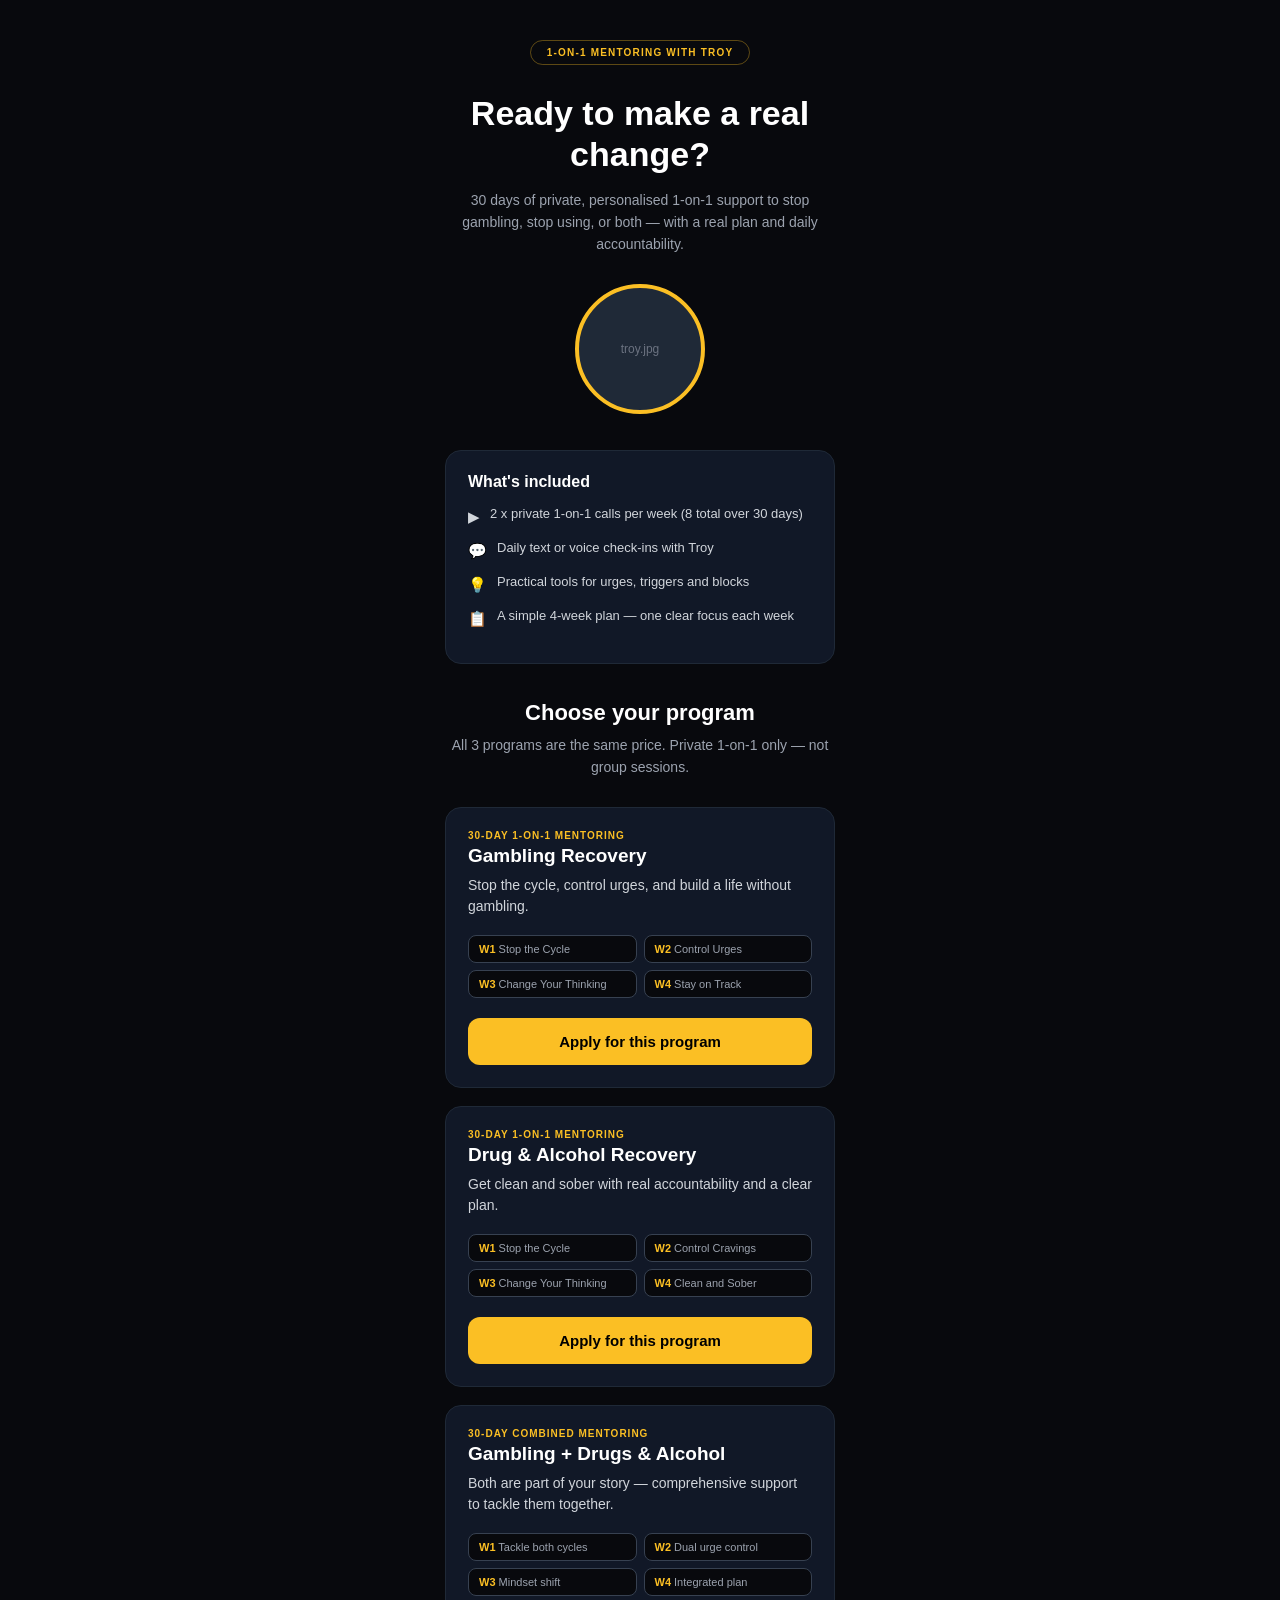
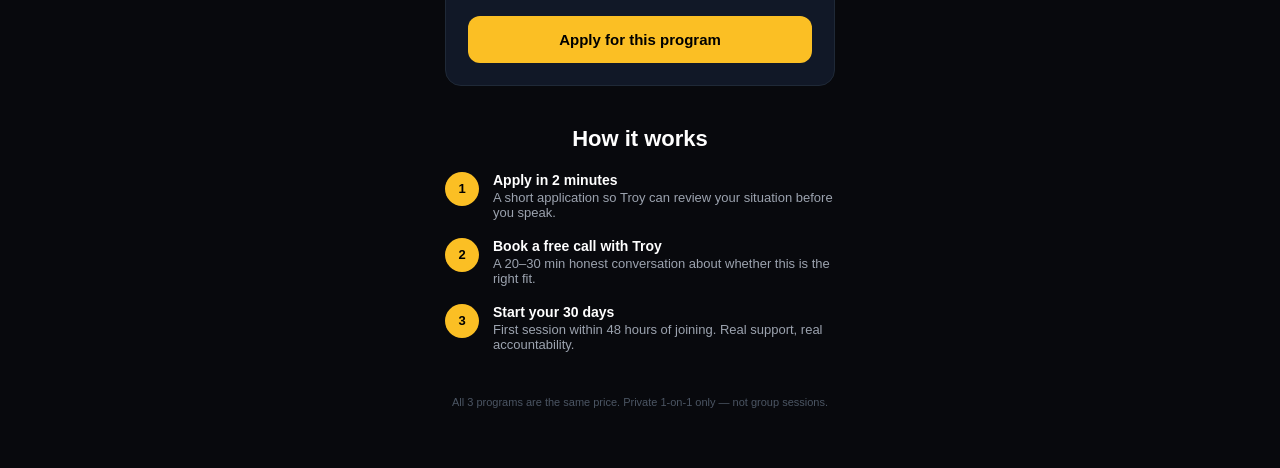
==== public/interactive-preview.html @ c577a501 "Add interactive HTML preview of Troy mentoring funnel https://claude.ai/code/session_0123fATutx7vPUo" ====
<!DOCTYPE html>
<html lang="en">
<head>
<meta charset="UTF-8">
<meta name="viewport" content="width=device-width, initial-scale=1.0, maximum-scale=1.0">
<title>Troy Mentoring</title>
<style>
  * { box-sizing: border-box; margin: 0; padding: 0; -webkit-tap-highlight-color: transparent; }
  html, body { background: #08090d; color: #fff; font-family: -apple-system, BlinkMacSystemFont, 'Segoe UI', sans-serif; min-height: 100vh; }

  .screen { display: none; max-width: 430px; margin: 0 auto; padding: 40px 20px 60px; animation: fadeUp 0.3s ease; }
  .screen.active { display: block; }
  @keyframes fadeUp { from { opacity: 0; transform: translateY(14px); } to { opacity: 1; transform: translateY(0); } }

  /* ── Typography ── */
  h1.hero { font-size: 34px; font-weight: 800; text-align: center; line-height: 1.2; margin-bottom: 14px; }
  h1.left  { font-size: 28px; font-weight: 800; line-height: 1.2; margin-bottom: 6px; }
  h2.section { font-size: 22px; font-weight: 800; text-align: center; margin-bottom: 8px; }
  .sub   { color: #9ca3af; font-size: 14px; line-height: 1.6; }
  .sub.center { text-align: center; }
  .sub.mb { margin-bottom: 28px; }

  /* ── Badge ── */
  .badge-row { display: flex; justify-content: center; margin-bottom: 28px; }
  .badge { font-size: 10px; font-weight: 700; letter-spacing: 0.12em; text-transform: uppercase; color: #fbbf24; border: 1px solid rgba(251,191,36,0.35); border-radius: 999px; padding: 6px 16px; }
  .badge.prog { display: inline-block; margin-bottom: 22px; }

  /* ── Photo ── */
  .photo-wrap { display: flex; justify-content: center; margin: 24px 0 36px; }
  .photo { width: 130px; height: 130px; border-radius: 50%; border: 4px solid #fbbf24; background: #1f2937; display: flex; align-items: center; justify-content: center; color: #6b7280; font-size: 12px; overflow: hidden; }
  .photo img { width: 100%; height: 100%; object-fit: cover; display: block; }

  /* ── Cards ── */
  .card { background: #111827; border: 1px solid #1f2937; border-radius: 16px; padding: 22px; margin-bottom: 18px; }
  .card-label { font-size: 10px; font-weight: 700; color: #fbbf24; text-transform: uppercase; letter-spacing: 0.1em; margin-bottom: 4px; }
  .card h3 { font-size: 19px; font-weight: 800; margin-bottom: 8px; }
  .card > p { color: #d1d5db; font-size: 14px; line-height: 1.5; margin-bottom: 18px; }
  .week-grid { display: grid; grid-template-columns: 1fr 1fr; gap: 7px; margin-bottom: 20px; }
  .week-item { background: #08090d; border: 1px solid #374151; border-radius: 8px; padding: 7px 10px; font-size: 11px; color: #9ca3af; }
  .week-item b { color: #fbbf24; }

  /* ── Included list ── */
  .incl { list-style: none; }
  .incl li { display: flex; gap: 10px; align-items: flex-start; margin-bottom: 12px; color: #d1d5db; font-size: 13px; line-height: 1.4; }
  .icon { font-size: 15px; flex-shrink: 0; margin-top: 1px; }

  /* ── Steps (how it works) ── */
  .steps { margin-bottom: 44px; }
  .step { display: flex; gap: 14px; align-items: flex-start; margin-bottom: 18px; }
  .step-num { width: 34px; height: 34px; border-radius: 50%; background: #fbbf24; color: #000; font-weight: 800; font-size: 13px; display: flex; align-items: center; justify-content: center; flex-shrink: 0; }
  .step-title { font-weight: 700; font-size: 14px; }
  .step-desc  { color: #9ca3af; font-size: 13px; margin-top: 2px; }

  /* ── Buttons ── */
  .btn { width: 100%; border: none; border-radius: 12px; padding: 15px; font-size: 15px; font-weight: 700; cursor: pointer; transition: background 0.15s, opacity 0.15s; font-family: inherit; }
  .btn-gold  { background: #fbbf24; color: #000; }
  .btn-gold:active { background: #f59e0b; }
  .btn-dark  { background: #111827; color: #fff; border: 1px solid #374151; margin-top: 10px; }
  .btn-dark:active { background: #1f2937; }
  .btn:disabled { opacity: 0.35; cursor: not-allowed; }
  .btn-lg { font-size: 17px; padding: 17px; }

  /* ── Option buttons ── */
  .opt-btn { width: 100%; text-align: left; background: #111827; border: 1px solid #374151; border-radius: 12px; padding: 15px 18px; color: #fff; font-size: 14px; font-weight: 500; margin-bottom: 10px; cursor: pointer; transition: border-color 0.15s, background 0.15s; font-family: inherit; display: block; }
  .opt-btn.selected { background: rgba(251,191,36,0.1); border-color: #fbbf24; }
  .opt-btn:active { background: rgba(251,191,36,0.08); }

  /* ── Back button ── */
  .back { display: flex; align-items: center; gap: 7px; color: #9ca3af; font-size: 14px; margin-bottom: 28px; background: none; border: none; cursor: pointer; padding: 0; font-family: inherit; }
  .back:active { color: #fff; }

  /* ── Progress bar ── */
  .progress { margin-top: 44px; }
  .progress-meta { display: flex; justify-content: space-between; color: #6b7280; font-size: 12px; margin-bottom: 7px; }
  .progress-track { height: 5px; background: #1f2937; border-radius: 999px; overflow: hidden; }
  .progress-fill { height: 100%; background: #fbbf24; border-radius: 999px; transition: width 0.3s; }

  /* ── Form ── */
  .form-group { margin-bottom: 15px; }
  .form-label { display: block; font-size: 13px; font-weight: 500; color: #d1d5db; margin-bottom: 6px; }
  .form-label .req { color: #f87171; }
  .form-label .opt { color: #6b7280; font-weight: 400; }
  .form-input { width: 100%; background: #111827; border: 1px solid #374151; border-radius: 12px; padding: 13px 15px; color: #fff; font-size: 14px; outline: none; font-family: inherit; transition: border-color 0.15s; -webkit-appearance: none; }
  .form-input:focus { border-color: #fbbf24; }
  .form-input::placeholder { color: #4b5563; }
  textarea.form-input { resize: none; }
  .form-error { color: #f87171; font-size: 12px; margin-top: 4px; display: none; }
  .form-error.show { display: block; }
  .form-input.error { border-color: #f87171; }

  /* ── Confirmed ── */
  .confirmed-center { text-align: center; padding-top: 20px; }
  .check-icon { font-size: 58px; margin-bottom: 18px; }
  .confirmed-center h1 { font-size: 28px; font-weight: 800; margin-bottom: 10px; }
  .next-step { display: flex; gap: 14px; align-items: flex-start; margin-bottom: 18px; text-align: left; }
  .step-circle { width: 26px; height: 26px; border-radius: 50%; background: rgba(251,191,36,0.15); border: 1px solid #fbbf24; color: #fbbf24; font-weight: 800; font-size: 11px; display: flex; align-items: center; justify-content: center; flex-shrink: 0; }
  .ns-title { font-weight: 600; font-size: 14px; }
  .ns-desc  { color: #9ca3af; font-size: 12px; margin-top: 2px; }

  /* ── Blocked screens ── */
  .blocked-card { background: #111827; border: 1px solid #1f2937; border-radius: 16px; padding: 22px; margin-bottom: 24px; }
  .blocked-card h2 { color: #fbbf24; font-size: 15px; font-weight: 700; margin-bottom: 16px; }
  .resource { margin-bottom: 14px; }
  .resource p:first-child { font-weight: 600; font-size: 14px; }
  .resource p:last-child { color: #9ca3af; font-size: 13px; }
  .link-btn { background: none; border: none; color: #9ca3af; font-size: 13px; text-decoration: underline; cursor: pointer; font-family: inherit; margin-top: 8px; display: block; }

  /* ── Book screen ── */
  .book-link { display: block; width: 100%; text-align: center; background: #fbbf24; color: #000; font-weight: 700; font-size: 15px; border-radius: 12px; padding: 15px; text-decoration: none; margin-top: 18px; }
  .check-list { list-style: none; }
  .check-list li { display: flex; gap: 10px; font-size: 13px; color: #d1d5db; margin-bottom: 12px; }
  .check-list li::before { content: '✓'; color: #fbbf24; font-weight: 700; flex-shrink: 0; }

  .divider { border: none; border-top: 1px solid #1f2937; margin: 4px 0 18px; }
  .foot-xs { text-align: center; color: #4b5563; font-size: 11px; margin-top: 10px; }
</style>
</head>
<body>

<!-- ══════════════════════════════════════
     SCREEN: landing
══════════════════════════════════════ -->
<div id="s-landing" class="screen active">
  <div class="badge-row"><span class="badge">1-on-1 Mentoring with Troy</span></div>

  <h1 class="hero">Ready to make a real change?</h1>
  <p class="sub center mb">30 days of private, personalised 1-on-1 support to stop gambling, stop using, or both — with a real plan and daily accountability.</p>

  <div class="photo-wrap">
    <div class="photo" id="troy-photo">troy.jpg</div>
  </div>

  <div class="card">
    <h2 style="font-size:16px;font-weight:700;margin-bottom:14px;">What's included</h2>
    <ul class="incl">
      <li><span class="icon">▶</span><span>2 x private 1-on-1 calls per week (8 total over 30 days)</span></li>
      <li><span class="icon">💬</span><span>Daily text or voice check-ins with Troy</span></li>
      <li><span class="icon">💡</span><span>Practical tools for urges, triggers and blocks</span></li>
      <li><span class="icon">📋</span><span>A simple 4-week plan — one clear focus each week</span></li>
    </ul>
  </div>

  <h2 class="section" style="margin-top:36px;">Choose your program</h2>
  <p class="sub center mb">All 3 programs are the same price. Private 1-on-1 only — not group sessions.</p>

  <div class="card">
    <div class="card-label">30-Day 1-on-1 Mentoring</div>
    <h3>Gambling Recovery</h3>
    <p>Stop the cycle, control urges, and build a life without gambling.</p>
    <div class="week-grid">
      <div class="week-item"><b>W1</b> Stop the Cycle</div>
      <div class="week-item"><b>W2</b> Control Urges</div>
      <div class="week-item"><b>W3</b> Change Your Thinking</div>
      <div class="week-item"><b>W4</b> Stay on Track</div>
    </div>
    <button class="btn btn-gold" onclick="startQualifier(0)">Apply for this program</button>
  </div>

  <div class="card">
    <div class="card-label">30-Day 1-on-1 Mentoring</div>
    <h3>Drug &amp; Alcohol Recovery</h3>
    <p>Get clean and sober with real accountability and a clear plan.</p>
    <div class="week-grid">
      <div class="week-item"><b>W1</b> Stop the Cycle</div>
      <div class="week-item"><b>W2</b> Control Cravings</div>
      <div class="week-item"><b>W3</b> Change Your Thinking</div>
      <div class="week-item"><b>W4</b> Clean and Sober</div>
    </div>
    <button class="btn btn-gold" onclick="startQualifier(1)">Apply for this program</button>
  </div>

  <div class="card">
    <div class="card-label">30-Day Combined Mentoring</div>
    <h3>Gambling + Drugs &amp; Alcohol</h3>
    <p>Both are part of your story — comprehensive support to tackle them together.</p>
    <div class="week-grid">
      <div class="week-item"><b>W1</b> Tackle both cycles</div>
      <div class="week-item"><b>W2</b> Dual urge control</div>
      <div class="week-item"><b>W3</b> Mindset shift</div>
      <div class="week-item"><b>W4</b> Integrated plan</div>
    </div>
    <button class="btn btn-gold" onclick="startQualifier(2)">Apply for this program</button>
  </div>

  <h2 class="section" style="margin-top:40px;margin-bottom:20px;">How it works</h2>
  <div class="steps">
    <div class="step"><div class="step-num">1</div><div><div class="step-title">Apply in 2 minutes</div><div class="step-desc">A short application so Troy can review your situation before you speak.</div></div></div>
    <div class="step"><div class="step-num">2</div><div><div class="step-title">Book a free call with Troy</div><div class="step-desc">A 20–30 min honest conversation about whether this is the right fit.</div></div></div>
    <div class="step"><div class="step-num">3</div><div><div class="step-title">Start your 30 days</div><div class="step-desc">First session within 48 hours of joining. Real support, real accountability.</div></div></div>
  </div>
  <p class="foot-xs">All 3 programs are the same price. Private 1-on-1 only — not group sessions.</p>
</div>

<!-- ══════════════════════════════════════
     SCREEN: qualifier
══════════════════════════════════════ -->
<div id="s-qualifier" class="screen">
  <button class="back" onclick="show('landing')">← Back</button>
  <span class="badge prog" id="q-badge">Gambling Recovery</span>

  <!-- Step 0: age -->
  <div id="q-step-0">
    <h2 style="font-size:22px;font-weight:800;margin-bottom:8px;">Are you 18 or older?</h2>
    <p class="sub mb">Troy's program is available to adults only.</p>
    <button class="btn btn-gold btn-lg" onclick="ageYes()">Yes — I'm 18 or older</button>
    <button class="btn btn-dark btn-lg" onclick="show('blocked-age')">No — I'm under 18</button>
  </div>

  <!-- Step 1: readiness -->
  <div id="q-step-1" style="display:none;">
    <h2 style="font-size:20px;font-weight:800;margin-bottom:8px;">How serious are you about making a change right now?</h2>
    <p class="sub mb">Choose the one that fits best.</p>
    <button class="opt-btn" onclick="readiness('looking')">Just looking into options</button>
    <button class="opt-btn" onclick="readiness('serious')">Getting serious — I know I need to do something</button>
    <button class="opt-btn" onclick="readiness('ready')">100% ready to commit — I want to start now</button>
  </div>

  <!-- Step 2: situation -->
  <div id="q-step-2" style="display:none;">
    <h2 style="font-size:20px;font-weight:800;margin-bottom:8px;">What best describes where you're at right now?</h2>
    <p class="sub mb">This helps Troy prepare for your call.</p>
    <button class="opt-btn" id="sit-0" onclick="selectSituation(0)">I know I need to stop but don't know how</button>
    <button class="opt-btn" id="sit-1" onclick="selectSituation(1)">I've tried before but keep going back</button>
    <button class="opt-btn" id="sit-2" onclick="selectSituation(2)">Things are getting bad — I need help now</button>
    <button class="opt-btn" id="sit-3" onclick="selectSituation(3)">I'm ready — I just need accountability and a plan</button>
    <button class="btn btn-gold" id="sit-continue" style="margin-top:8px;" disabled onclick="show('apply')">Continue</button>
  </div>

  <div class="progress">
    <div class="progress-meta"><span id="q-step-label">Step 1 of 3</span><span id="q-pct">33%</span></div>
    <div class="progress-track"><div class="progress-fill" id="q-bar" style="width:33%"></div></div>
  </div>
</div>

<!-- ══════════════════════════════════════
     SCREEN: apply
══════════════════════════════════════ -->
<div id="s-apply" class="screen">
  <button class="back" onclick="show('qualifier')">← Back</button>
  <h1 class="left">Tell us about you</h1>
  <p class="sub" style="margin-bottom:28px;">Troy reviews every application personally.</p>

  <div class="form-group">
    <label class="form-label">Program</label>
    <button class="opt-btn" id="prog-0" onclick="selectProg(0)">Gambling Recovery</button>
    <button class="opt-btn" id="prog-1" onclick="selectProg(1)">Drug &amp; Alcohol Recovery</button>
    <button class="opt-btn" id="prog-2" onclick="selectProg(2)">Gambling + Drugs &amp; Alcohol</button>
  </div>

  <div class="form-group">
    <label class="form-label">First name <span class="req">*</span></label>
    <input class="form-input" id="f-name" type="text" placeholder="Your first name" autocomplete="given-name">
    <div class="form-error" id="e-name">First name is required</div>
  </div>
  <div class="form-group">
    <label class="form-label">Email <span class="req">*</span></label>
    <input class="form-input" id="f-email" type="email" placeholder="you@email.com" autocomplete="email">
    <div class="form-error" id="e-email">Please enter a valid email address</div>
  </div>
  <div class="form-group">
    <label class="form-label">Phone number <span class="req">*</span></label>
    <input class="form-input" id="f-phone" type="tel" placeholder="+61 4XX XXX XXX" autocomplete="tel">
    <div class="form-error" id="e-phone">Phone number is required</div>
  </div>
  <div class="form-group">
    <label class="form-label">Briefly, what's your situation? <span class="opt">(optional)</span></label>
    <textarea class="form-input" id="f-msg" rows="4" placeholder="Share as much or as little as you like..."></textarea>
  </div>

  <button class="btn btn-gold btn-lg" style="margin-top:8px;" onclick="submitApply()">Book My Free Call →</button>
  <p class="foot-xs" style="margin-top:12px;">No payment now. This is just to book your free assessment call.</p>
</div>

<!-- ══════════════════════════════════════
     SCREEN: book
══════════════════════════════════════ -->
<div id="s-book" class="screen">
  <button class="back" onclick="show('apply')">← Back</button>
  <h1 class="left" style="margin-bottom:6px;">One last step — pick a time with Troy</h1>
  <p class="sub" style="margin-bottom:28px;">This is a free 20–30 min call. Troy will assess if this is the right fit.</p>

  <div class="card">
    <div style="display:flex;align-items:center;gap:10px;margin-bottom:10px;">
      <span style="font-size:20px;">📅</span>
      <h3 style="font-size:17px;font-weight:700;">Book Your Free Call</h3>
    </div>
    <p style="color:#9ca3af;font-size:13px;margin-bottom:0;">Choose a time that works for you. Troy personally takes every call.</p>
    <a id="calendly-link" href="#" target="_blank" class="book-link">Choose a Time →</a>
  </div>

  <div class="card">
    <h3 style="font-size:15px;font-weight:700;margin-bottom:14px;">What to expect on the call</h3>
    <ul class="check-list">
      <li>Troy will ask about your situation</li>
      <li>You'll talk through what you're struggling with</li>
      <li>He'll explain how the program works</li>
      <li>If it's a good fit, he'll send a secure payment link after the call</li>
    </ul>
  </div>

  <div style="text-align:center;margin-top:16px;">
    <button class="link-btn" onclick="show('confirmed')">Already booked?</button>
  </div>
</div>

<!-- ══════════════════════════════════════
     SCREEN: confirmed
══════════════════════════════════════ -->
<div id="s-confirmed" class="screen">
  <div class="confirmed-center">
    <div class="check-icon">✅</div>
    <h1 id="conf-name">You're booked.</h1>
    <p class="sub" style="margin-bottom:36px;">Troy will review your details before the call.</p>
  </div>
  <div class="card">
    <h3 style="font-size:15px;font-weight:700;margin-bottom:18px;">What happens next</h3>
    <div class="next-step"><div class="step-circle">1</div><div><div class="ns-title">Troy reviews your application</div><div class="ns-desc">He reads your details before the call.</div></div></div>
    <div class="next-step"><div class="step-circle">2</div><div><div class="ns-title">Your free call</div><div class="ns-desc">A 20–30 min honest conversation, no pressure.</div></div></div>
    <div class="next-step"><div class="step-circle">3</div><div><div class="ns-title">If it's a good fit</div><div class="ns-desc">Troy sends a secure payment link after the call.</div></div></div>
    <div class="next-step"><div class="step-circle">4</div><div><div class="ns-title">You start</div><div class="ns-desc">First session within 48 hours of payment.</div></div></div>
  </div>
  <p class="foot-xs" style="margin-top:16px;">Keep an eye on your phone and email.</p>
</div>

<!-- ══════════════════════════════════════
     SCREEN: blocked-age
══════════════════════════════════════ -->
<div id="s-blocked-age" class="screen">
  <h1 class="left" style="margin-bottom:12px;">We can only support adults 18 and over</h1>
  <p class="sub" style="margin-bottom:28px;line-height:1.7;">Troy's program is for adults. If you're under 18 and need support, please reach out to a service that can help you right now.</p>
  <div class="blocked-card">
    <h2>Get help now</h2>
    <div class="resource"><p>Kids Helpline</p><p>1800 55 1800 — free, 24/7</p></div>
    <div class="resource"><p>Lifeline</p><p>13 11 14 — 24/7</p></div>
    <div class="resource"><p>ReachOut</p><p>au.reachout.com</p></div>
  </div>
  <button class="link-btn" onclick="show('landing')">Back to homepage</button>
</div>

<!-- ══════════════════════════════════════
     SCREEN: blocked-readiness
══════════════════════════════════════ -->
<div id="s-blocked-readiness" class="screen">
  <h1 class="left" style="margin-bottom:12px;">That's completely okay.</h1>
  <p class="sub" style="margin-bottom:28px;line-height:1.7;">This program works best when you're ready to commit. When the time is right, Troy will be here.</p>
  <div class="blocked-card">
    <h2>Free support available now</h2>
    <div class="resource"><p>Gambling Help Online</p><p>gamblinghelponline.org.au</p></div>
    <div class="resource"><p>SMART Recovery Australia</p><p>smartrecoveryaustralia.com.au</p></div>
    <div class="resource"><p>Lifeline</p><p>13 11 14 — 24/7</p></div>
  </div>
  <button class="btn btn-gold" onclick="show('landing')">Come back when you're ready</button>
  <div style="text-align:center;margin-top:12px;">
    <button class="link-btn" onclick="goBackReadiness()">Actually, I am ready — go back</button>
  </div>
</div>

<script>
  const PROGRAMS = ['Gambling Recovery', 'Drug & Alcohol Recovery', 'Gambling + Drugs & Alcohol'];
  let selectedProgram = 0;
  let qualStep = 0;
  let situationSelected = -1;
  const CALENDLY = 'https://calendly.com/TROY_CALENDLY_URL';

  function show(id) {
    document.querySelectorAll('.screen').forEach(s => s.classList.remove('active'));
    const el = document.getElementById('s-' + id);
    el.classList.add('active');
    window.scrollTo(0, 0);
  }

  function startQualifier(idx) {
    selectedProgram = idx;
    qualStep = 0;
    situationSelected = -1;
    document.getElementById('q-badge').textContent = PROGRAMS[idx];
    document.querySelectorAll('[id^="sit-"]').forEach(b => b.classList.remove('selected'));
    document.getElementById('sit-continue').disabled = true;
    showQStep(0);
    show('qualifier');
  }

  function showQStep(n) {
    qualStep = n;
    [0,1,2].forEach(i => {
      document.getElementById('q-step-' + i).style.display = i === n ? 'block' : 'none';
    });
    const pct = Math.round(((n + 1) / 3) * 100);
    document.getElementById('q-step-label').textContent = 'Step ' + (n+1) + ' of 3';
    document.getElementById('q-pct').textContent = pct + '%';
    document.getElementById('q-bar').style.width = pct + '%';
  }

  function ageYes() { showQStep(1); }

  function readiness(val) {
    if (val === 'looking') { show('blocked-readiness'); return; }
    showQStep(2);
  }

  function selectSituation(idx) {
    situationSelected = idx;
    [0,1,2,3].forEach(i => {
      document.getElementById('sit-' + i).classList.toggle('selected', i === idx);
    });
    document.getElementById('sit-continue').disabled = false;
  }

  function selectProg(idx) {
    selectedProgram = idx;
    [0,1,2].forEach(i => {
      document.getElementById('prog-' + i).classList.toggle('selected', i === idx);
    });
  }

  function submitApply() {
    let valid = true;
    const name  = document.getElementById('f-name');
    const email = document.getElementById('f-email');
    const phone = document.getElementById('f-phone');

    [name, email, phone].forEach(f => { f.classList.remove('error'); });
    ['name','email','phone'].forEach(id => { document.getElementById('e-' + id).classList.remove('show'); });

    if (!name.value.trim()) {
      name.classList.add('error');
      document.getElementById('e-name').classList.add('show');
      valid = false;
    }
    const emailOk = /^[^\s@]+@[^\s@]+\.[^\s@]+$/.test(email.value);
    if (!emailOk) {
      email.classList.add('error');
      document.getElementById('e-email').classList.add('show');
      valid = false;
    }
    if (!phone.value.trim()) {
      phone.classList.add('error');
      document.getElementById('e-phone').classList.add('show');
      valid = false;
    }

    if (!valid) return;

    const url = CALENDLY + '?name=' + encodeURIComponent(name.value) + '&email=' + encodeURIComponent(email.value);
    document.getElementById('calendly-link').href = url;

    const confName = name.value ? ', ' + name.value : '';
    document.getElementById('conf-name').textContent = "You're booked" + confName + '.';

    show('book');
  }

  function goBackReadiness() {
    showQStep(1);
    show('qualifier');
  }

  // Pre-select first program on apply screen
  selectProg(0);
</script>
</body>
</html>
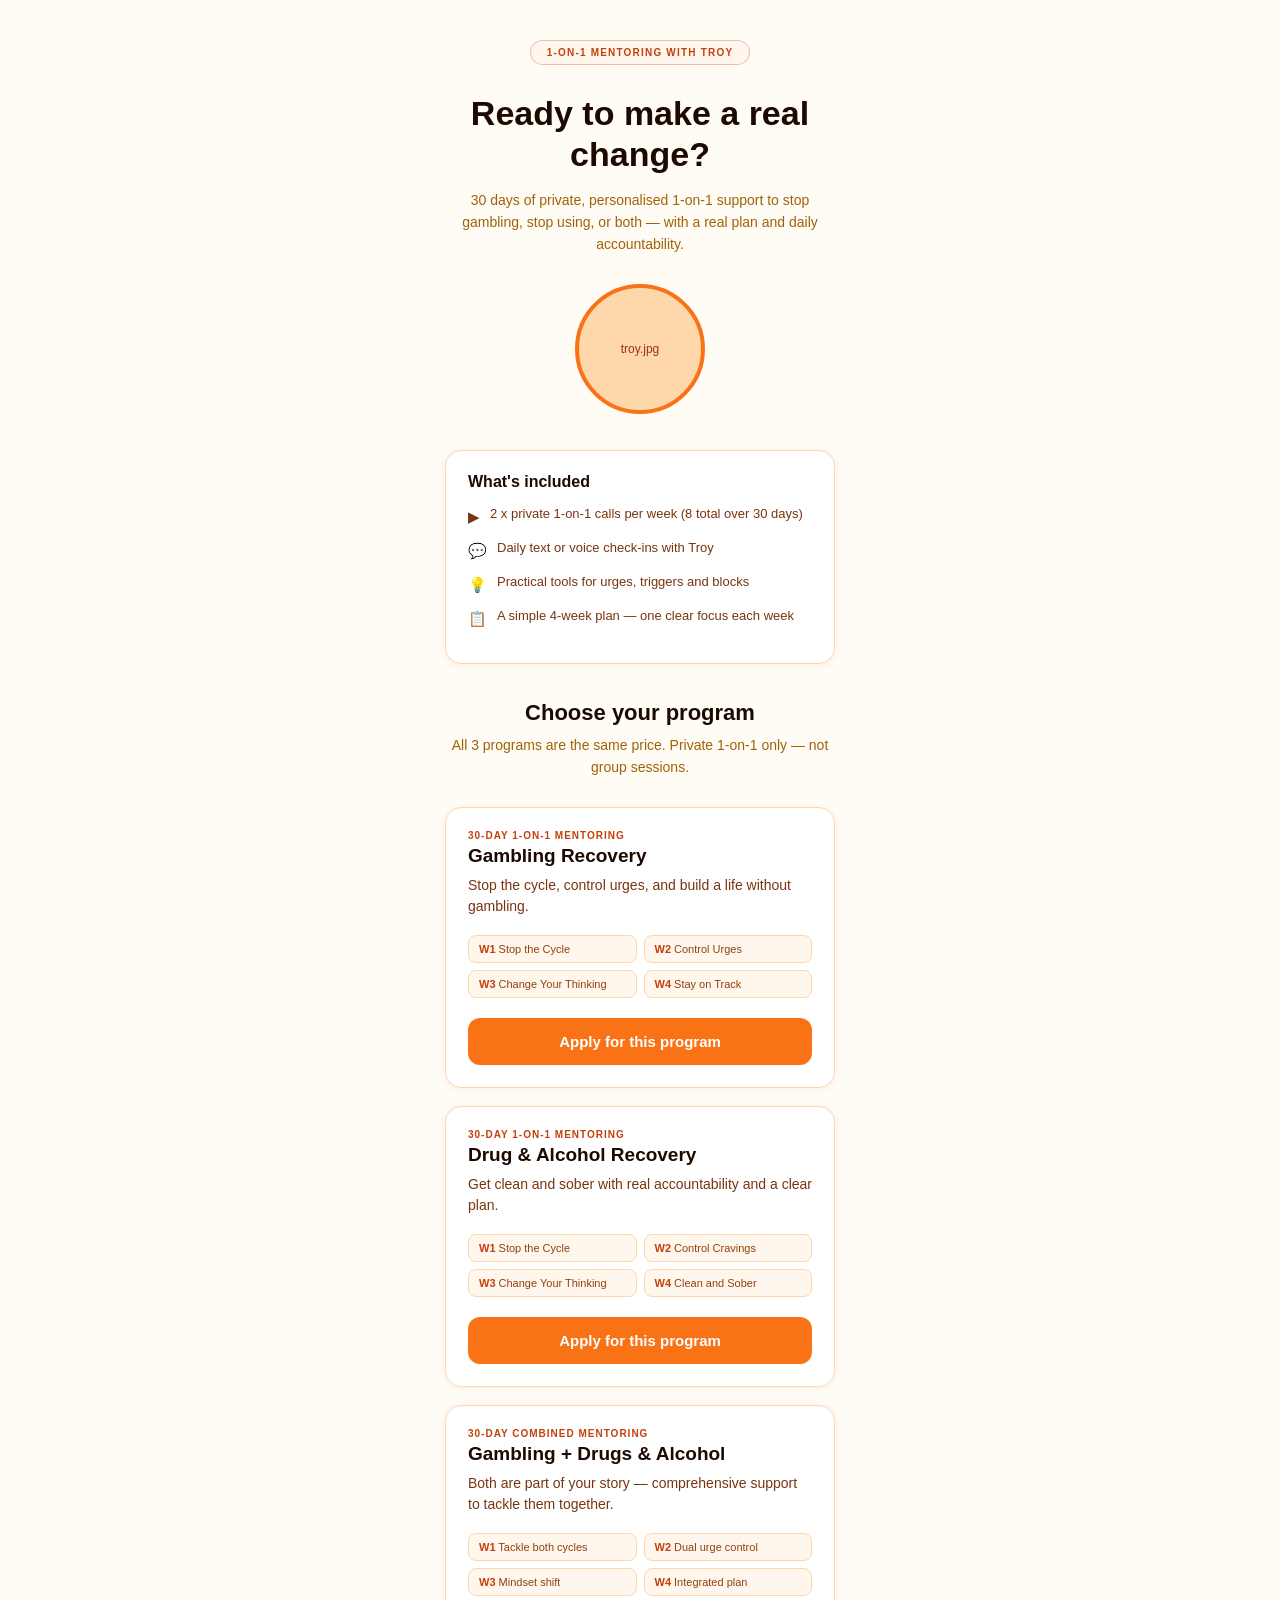
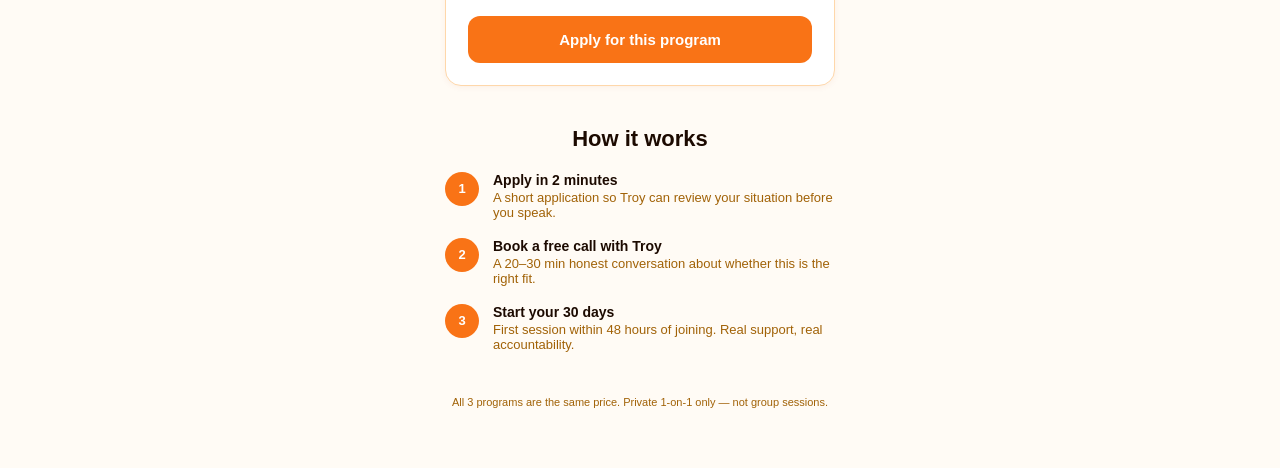
==== commit 582edd7f: "Update preview to warm white colour scheme https://claude.ai/code/session_0123fATutx7vPUomFJ4hfpRE" ====
--- a/public/interactive-preview.html
+++ b/public/interactive-preview.html
@@ -6,113 +6,113 @@
 <title>Troy Mentoring</title>
 <style>
   * { box-sizing: border-box; margin: 0; padding: 0; -webkit-tap-highlight-color: transparent; }
-  html, body { background: #08090d; color: #fff; font-family: -apple-system, BlinkMacSystemFont, 'Segoe UI', sans-serif; min-height: 100vh; }
+  html, body { background: #fffbf5; color: #1c0a00; font-family: -apple-system, BlinkMacSystemFont, 'Segoe UI', sans-serif; min-height: 100vh; }
 
   .screen { display: none; max-width: 430px; margin: 0 auto; padding: 40px 20px 60px; animation: fadeUp 0.3s ease; }
   .screen.active { display: block; }
   @keyframes fadeUp { from { opacity: 0; transform: translateY(14px); } to { opacity: 1; transform: translateY(0); } }
 
   /* ── Typography ── */
-  h1.hero { font-size: 34px; font-weight: 800; text-align: center; line-height: 1.2; margin-bottom: 14px; }
-  h1.left  { font-size: 28px; font-weight: 800; line-height: 1.2; margin-bottom: 6px; }
-  h2.section { font-size: 22px; font-weight: 800; text-align: center; margin-bottom: 8px; }
-  .sub   { color: #9ca3af; font-size: 14px; line-height: 1.6; }
+  h1.hero { font-size: 34px; font-weight: 800; text-align: center; line-height: 1.2; margin-bottom: 14px; color: #1c0a00; }
+  h1.left  { font-size: 28px; font-weight: 800; line-height: 1.2; margin-bottom: 6px; color: #1c0a00; }
+  h2.section { font-size: 22px; font-weight: 800; text-align: center; margin-bottom: 8px; color: #1c0a00; }
+  .sub   { color: #a16207; font-size: 14px; line-height: 1.6; }
   .sub.center { text-align: center; }
   .sub.mb { margin-bottom: 28px; }
 
   /* ── Badge ── */
   .badge-row { display: flex; justify-content: center; margin-bottom: 28px; }
-  .badge { font-size: 10px; font-weight: 700; letter-spacing: 0.12em; text-transform: uppercase; color: #fbbf24; border: 1px solid rgba(251,191,36,0.35); border-radius: 999px; padding: 6px 16px; }
+  .badge { font-size: 10px; font-weight: 700; letter-spacing: 0.12em; text-transform: uppercase; color: #c2410c; border: 1px solid rgba(194,65,12,0.3); border-radius: 999px; padding: 6px 16px; background: #fff7ed; }
   .badge.prog { display: inline-block; margin-bottom: 22px; }
 
   /* ── Photo ── */
   .photo-wrap { display: flex; justify-content: center; margin: 24px 0 36px; }
-  .photo { width: 130px; height: 130px; border-radius: 50%; border: 4px solid #fbbf24; background: #1f2937; display: flex; align-items: center; justify-content: center; color: #6b7280; font-size: 12px; overflow: hidden; }
+  .photo { width: 130px; height: 130px; border-radius: 50%; border: 4px solid #f97316; background: #fed7aa; display: flex; align-items: center; justify-content: center; color: #9a3412; font-size: 12px; overflow: hidden; }
   .photo img { width: 100%; height: 100%; object-fit: cover; display: block; }
 
   /* ── Cards ── */
-  .card { background: #111827; border: 1px solid #1f2937; border-radius: 16px; padding: 22px; margin-bottom: 18px; }
-  .card-label { font-size: 10px; font-weight: 700; color: #fbbf24; text-transform: uppercase; letter-spacing: 0.1em; margin-bottom: 4px; }
-  .card h3 { font-size: 19px; font-weight: 800; margin-bottom: 8px; }
-  .card > p { color: #d1d5db; font-size: 14px; line-height: 1.5; margin-bottom: 18px; }
+  .card { background: #ffffff; border: 1px solid #fed7aa; border-radius: 16px; padding: 22px; margin-bottom: 18px; box-shadow: 0 1px 6px rgba(194,65,12,0.07); }
+  .card-label { font-size: 10px; font-weight: 700; color: #c2410c; text-transform: uppercase; letter-spacing: 0.1em; margin-bottom: 4px; }
+  .card h3 { font-size: 19px; font-weight: 800; margin-bottom: 8px; color: #1c0a00; }
+  .card > p { color: #78350f; font-size: 14px; line-height: 1.5; margin-bottom: 18px; }
   .week-grid { display: grid; grid-template-columns: 1fr 1fr; gap: 7px; margin-bottom: 20px; }
-  .week-item { background: #08090d; border: 1px solid #374151; border-radius: 8px; padding: 7px 10px; font-size: 11px; color: #9ca3af; }
-  .week-item b { color: #fbbf24; }
+  .week-item { background: #fff7ed; border: 1px solid #fed7aa; border-radius: 8px; padding: 7px 10px; font-size: 11px; color: #92400e; }
+  .week-item b { color: #c2410c; }
 
   /* ── Included list ── */
   .incl { list-style: none; }
-  .incl li { display: flex; gap: 10px; align-items: flex-start; margin-bottom: 12px; color: #d1d5db; font-size: 13px; line-height: 1.4; }
+  .incl li { display: flex; gap: 10px; align-items: flex-start; margin-bottom: 12px; color: #78350f; font-size: 13px; line-height: 1.4; }
   .icon { font-size: 15px; flex-shrink: 0; margin-top: 1px; }
 
   /* ── Steps (how it works) ── */
   .steps { margin-bottom: 44px; }
   .step { display: flex; gap: 14px; align-items: flex-start; margin-bottom: 18px; }
-  .step-num { width: 34px; height: 34px; border-radius: 50%; background: #fbbf24; color: #000; font-weight: 800; font-size: 13px; display: flex; align-items: center; justify-content: center; flex-shrink: 0; }
-  .step-title { font-weight: 700; font-size: 14px; }
-  .step-desc  { color: #9ca3af; font-size: 13px; margin-top: 2px; }
+  .step-num { width: 34px; height: 34px; border-radius: 50%; background: #f97316; color: #fff; font-weight: 800; font-size: 13px; display: flex; align-items: center; justify-content: center; flex-shrink: 0; }
+  .step-title { font-weight: 700; font-size: 14px; color: #1c0a00; }
+  .step-desc  { color: #a16207; font-size: 13px; margin-top: 2px; }
 
   /* ── Buttons ── */
   .btn { width: 100%; border: none; border-radius: 12px; padding: 15px; font-size: 15px; font-weight: 700; cursor: pointer; transition: background 0.15s, opacity 0.15s; font-family: inherit; }
-  .btn-gold  { background: #fbbf24; color: #000; }
-  .btn-gold:active { background: #f59e0b; }
-  .btn-dark  { background: #111827; color: #fff; border: 1px solid #374151; margin-top: 10px; }
-  .btn-dark:active { background: #1f2937; }
+  .btn-gold  { background: #f97316; color: #fff; }
+  .btn-gold:active { background: #ea580c; }
+  .btn-dark  { background: #fff7ed; color: #1c0a00; border: 1px solid #fed7aa; margin-top: 10px; }
+  .btn-dark:active { background: #ffedd5; }
   .btn:disabled { opacity: 0.35; cursor: not-allowed; }
   .btn-lg { font-size: 17px; padding: 17px; }
 
   /* ── Option buttons ── */
-  .opt-btn { width: 100%; text-align: left; background: #111827; border: 1px solid #374151; border-radius: 12px; padding: 15px 18px; color: #fff; font-size: 14px; font-weight: 500; margin-bottom: 10px; cursor: pointer; transition: border-color 0.15s, background 0.15s; font-family: inherit; display: block; }
-  .opt-btn.selected { background: rgba(251,191,36,0.1); border-color: #fbbf24; }
-  .opt-btn:active { background: rgba(251,191,36,0.08); }
+  .opt-btn { width: 100%; text-align: left; background: #ffffff; border: 1px solid #fed7aa; border-radius: 12px; padding: 15px 18px; color: #1c0a00; font-size: 14px; font-weight: 500; margin-bottom: 10px; cursor: pointer; transition: border-color 0.15s, background 0.15s; font-family: inherit; display: block; }
+  .opt-btn.selected { background: #fff7ed; border-color: #f97316; color: #c2410c; font-weight: 600; }
+  .opt-btn:active { background: #fff7ed; }
 
   /* ── Back button ── */
-  .back { display: flex; align-items: center; gap: 7px; color: #9ca3af; font-size: 14px; margin-bottom: 28px; background: none; border: none; cursor: pointer; padding: 0; font-family: inherit; }
-  .back:active { color: #fff; }
+  .back { display: flex; align-items: center; gap: 7px; color: #a16207; font-size: 14px; margin-bottom: 28px; background: none; border: none; cursor: pointer; padding: 0; font-family: inherit; }
+  .back:active { color: #1c0a00; }
 
   /* ── Progress bar ── */
   .progress { margin-top: 44px; }
-  .progress-meta { display: flex; justify-content: space-between; color: #6b7280; font-size: 12px; margin-bottom: 7px; }
-  .progress-track { height: 5px; background: #1f2937; border-radius: 999px; overflow: hidden; }
-  .progress-fill { height: 100%; background: #fbbf24; border-radius: 999px; transition: width 0.3s; }
+  .progress-meta { display: flex; justify-content: space-between; color: #a16207; font-size: 12px; margin-bottom: 7px; }
+  .progress-track { height: 5px; background: #fed7aa; border-radius: 999px; overflow: hidden; }
+  .progress-fill { height: 100%; background: #f97316; border-radius: 999px; transition: width 0.3s; }
 
   /* ── Form ── */
   .form-group { margin-bottom: 15px; }
-  .form-label { display: block; font-size: 13px; font-weight: 500; color: #d1d5db; margin-bottom: 6px; }
-  .form-label .req { color: #f87171; }
-  .form-label .opt { color: #6b7280; font-weight: 400; }
-  .form-input { width: 100%; background: #111827; border: 1px solid #374151; border-radius: 12px; padding: 13px 15px; color: #fff; font-size: 14px; outline: none; font-family: inherit; transition: border-color 0.15s; -webkit-appearance: none; }
-  .form-input:focus { border-color: #fbbf24; }
-  .form-input::placeholder { color: #4b5563; }
+  .form-label { display: block; font-size: 13px; font-weight: 500; color: #78350f; margin-bottom: 6px; }
+  .form-label .req { color: #dc2626; }
+  .form-label .opt { color: #a16207; font-weight: 400; }
+  .form-input { width: 100%; background: #ffffff; border: 1px solid #fed7aa; border-radius: 12px; padding: 13px 15px; color: #1c0a00; font-size: 14px; outline: none; font-family: inherit; transition: border-color 0.15s; -webkit-appearance: none; }
+  .form-input:focus { border-color: #f97316; }
+  .form-input::placeholder { color: #d97706; opacity: 0.5; }
   textarea.form-input { resize: none; }
-  .form-error { color: #f87171; font-size: 12px; margin-top: 4px; display: none; }
+  .form-error { color: #dc2626; font-size: 12px; margin-top: 4px; display: none; }
   .form-error.show { display: block; }
-  .form-input.error { border-color: #f87171; }
+  .form-input.error { border-color: #dc2626; }
 
   /* ── Confirmed ── */
   .confirmed-center { text-align: center; padding-top: 20px; }
   .check-icon { font-size: 58px; margin-bottom: 18px; }
-  .confirmed-center h1 { font-size: 28px; font-weight: 800; margin-bottom: 10px; }
+  .confirmed-center h1 { font-size: 28px; font-weight: 800; margin-bottom: 10px; color: #1c0a00; }
   .next-step { display: flex; gap: 14px; align-items: flex-start; margin-bottom: 18px; text-align: left; }
-  .step-circle { width: 26px; height: 26px; border-radius: 50%; background: rgba(251,191,36,0.15); border: 1px solid #fbbf24; color: #fbbf24; font-weight: 800; font-size: 11px; display: flex; align-items: center; justify-content: center; flex-shrink: 0; }
-  .ns-title { font-weight: 600; font-size: 14px; }
-  .ns-desc  { color: #9ca3af; font-size: 12px; margin-top: 2px; }
+  .step-circle { width: 26px; height: 26px; border-radius: 50%; background: #fff7ed; border: 1px solid #f97316; color: #c2410c; font-weight: 800; font-size: 11px; display: flex; align-items: center; justify-content: center; flex-shrink: 0; }
+  .ns-title { font-weight: 600; font-size: 14px; color: #1c0a00; }
+  .ns-desc  { color: #a16207; font-size: 12px; margin-top: 2px; }
 
   /* ── Blocked screens ── */
-  .blocked-card { background: #111827; border: 1px solid #1f2937; border-radius: 16px; padding: 22px; margin-bottom: 24px; }
-  .blocked-card h2 { color: #fbbf24; font-size: 15px; font-weight: 700; margin-bottom: 16px; }
+  .blocked-card { background: #ffffff; border: 1px solid #fed7aa; border-radius: 16px; padding: 22px; margin-bottom: 24px; box-shadow: 0 1px 6px rgba(194,65,12,0.07); }
+  .blocked-card h2 { color: #c2410c; font-size: 15px; font-weight: 700; margin-bottom: 16px; }
   .resource { margin-bottom: 14px; }
-  .resource p:first-child { font-weight: 600; font-size: 14px; }
-  .resource p:last-child { color: #9ca3af; font-size: 13px; }
-  .link-btn { background: none; border: none; color: #9ca3af; font-size: 13px; text-decoration: underline; cursor: pointer; font-family: inherit; margin-top: 8px; display: block; }
+  .resource p:first-child { font-weight: 600; font-size: 14px; color: #1c0a00; }
+  .resource p:last-child { color: #a16207; font-size: 13px; }
+  .link-btn { background: none; border: none; color: #a16207; font-size: 13px; text-decoration: underline; cursor: pointer; font-family: inherit; margin-top: 8px; display: block; }
 
   /* ── Book screen ── */
-  .book-link { display: block; width: 100%; text-align: center; background: #fbbf24; color: #000; font-weight: 700; font-size: 15px; border-radius: 12px; padding: 15px; text-decoration: none; margin-top: 18px; }
+  .book-link { display: block; width: 100%; text-align: center; background: #f97316; color: #fff; font-weight: 700; font-size: 15px; border-radius: 12px; padding: 15px; text-decoration: none; margin-top: 18px; }
   .check-list { list-style: none; }
-  .check-list li { display: flex; gap: 10px; font-size: 13px; color: #d1d5db; margin-bottom: 12px; }
-  .check-list li::before { content: '✓'; color: #fbbf24; font-weight: 700; flex-shrink: 0; }
-
-  .divider { border: none; border-top: 1px solid #1f2937; margin: 4px 0 18px; }
-  .foot-xs { text-align: center; color: #4b5563; font-size: 11px; margin-top: 10px; }
+  .check-list li { display: flex; gap: 10px; font-size: 13px; color: #78350f; margin-bottom: 12px; }
+  .check-list li::before { content: '✓'; color: #f97316; font-weight: 700; flex-shrink: 0; }
+
+  .divider { border: none; border-top: 1px solid #fed7aa; margin: 4px 0 18px; }
+  .foot-xs { text-align: center; color: #a16207; font-size: 11px; margin-top: 10px; }
 </style>
 </head>
 <body>
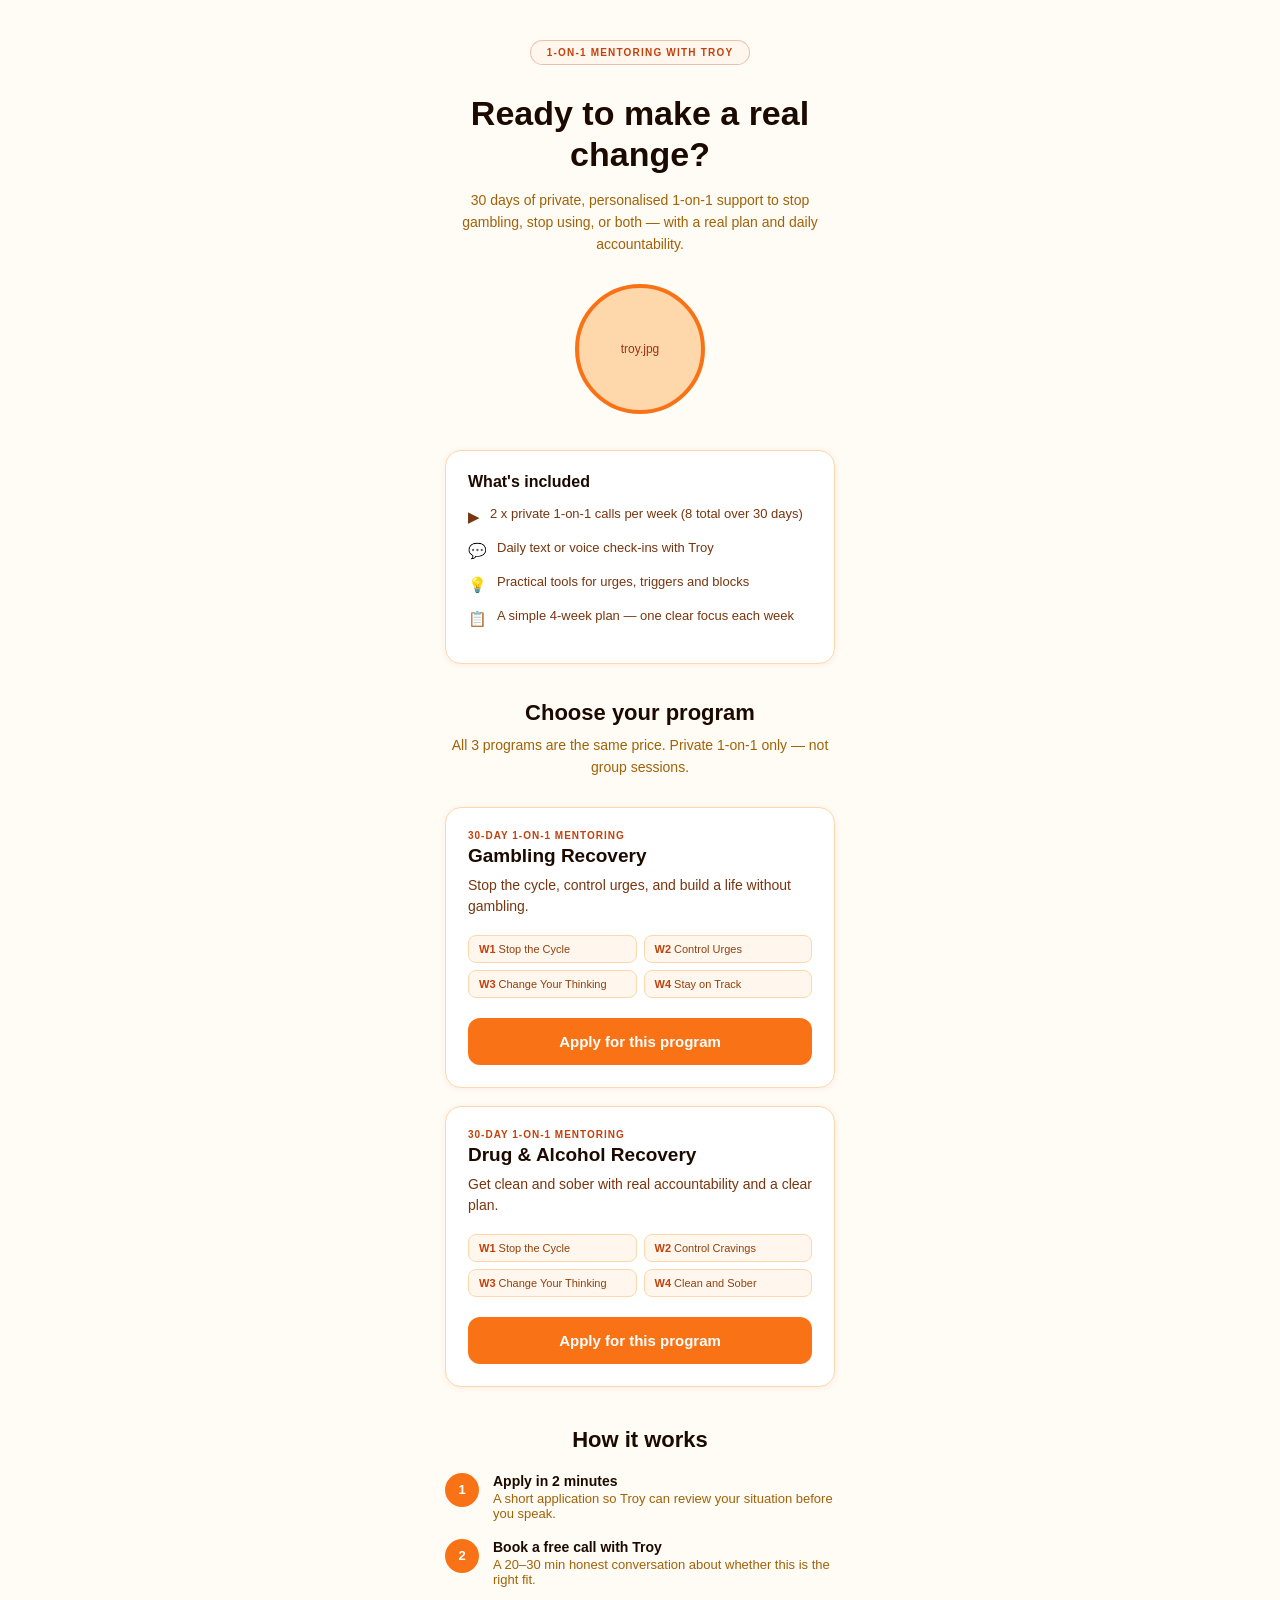
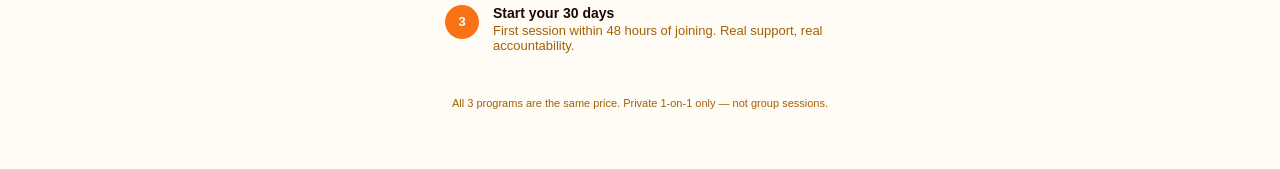
==== commit 76b81514: "Remove combined Gambling+Drugs program; keep only 2 programs Removes the "Gambling + Drugs & Alcohol" ====
--- a/public/interactive-preview.html
+++ b/public/interactive-preview.html
@@ -169,19 +169,6 @@
     <button class="btn btn-gold" onclick="startQualifier(1)">Apply for this program</button>
   </div>
 
-  <div class="card">
-    <div class="card-label">30-Day Combined Mentoring</div>
-    <h3>Gambling + Drugs &amp; Alcohol</h3>
-    <p>Both are part of your story — comprehensive support to tackle them together.</p>
-    <div class="week-grid">
-      <div class="week-item"><b>W1</b> Tackle both cycles</div>
-      <div class="week-item"><b>W2</b> Dual urge control</div>
-      <div class="week-item"><b>W3</b> Mindset shift</div>
-      <div class="week-item"><b>W4</b> Integrated plan</div>
-    </div>
-    <button class="btn btn-gold" onclick="startQualifier(2)">Apply for this program</button>
-  </div>
-
   <h2 class="section" style="margin-top:40px;margin-bottom:20px;">How it works</h2>
   <div class="steps">
     <div class="step"><div class="step-num">1</div><div><div class="step-title">Apply in 2 minutes</div><div class="step-desc">A short application so Troy can review your situation before you speak.</div></div></div>
@@ -244,7 +231,6 @@
     <label class="form-label">Program</label>
     <button class="opt-btn" id="prog-0" onclick="selectProg(0)">Gambling Recovery</button>
     <button class="opt-btn" id="prog-1" onclick="selectProg(1)">Drug &amp; Alcohol Recovery</button>
-    <button class="opt-btn" id="prog-2" onclick="selectProg(2)">Gambling + Drugs &amp; Alcohol</button>
   </div>
 
   <div class="form-group">
@@ -356,11 +342,11 @@
 </div>
 
 <script>
-  const PROGRAMS = ['Gambling Recovery', 'Drug & Alcohol Recovery', 'Gambling + Drugs & Alcohol'];
+  const PROGRAMS = ['Gambling Recovery', 'Drug & Alcohol Recovery'];
   let selectedProgram = 0;
   let qualStep = 0;
   let situationSelected = -1;
-  const CALENDLY = 'https://calendly.com/TROY_CALENDLY_URL';
+  const CALENDLY = 'https://calendly.com/zacsarfati1/30min';
 
   function show(id) {
     document.querySelectorAll('.screen').forEach(s => s.classList.remove('active'));
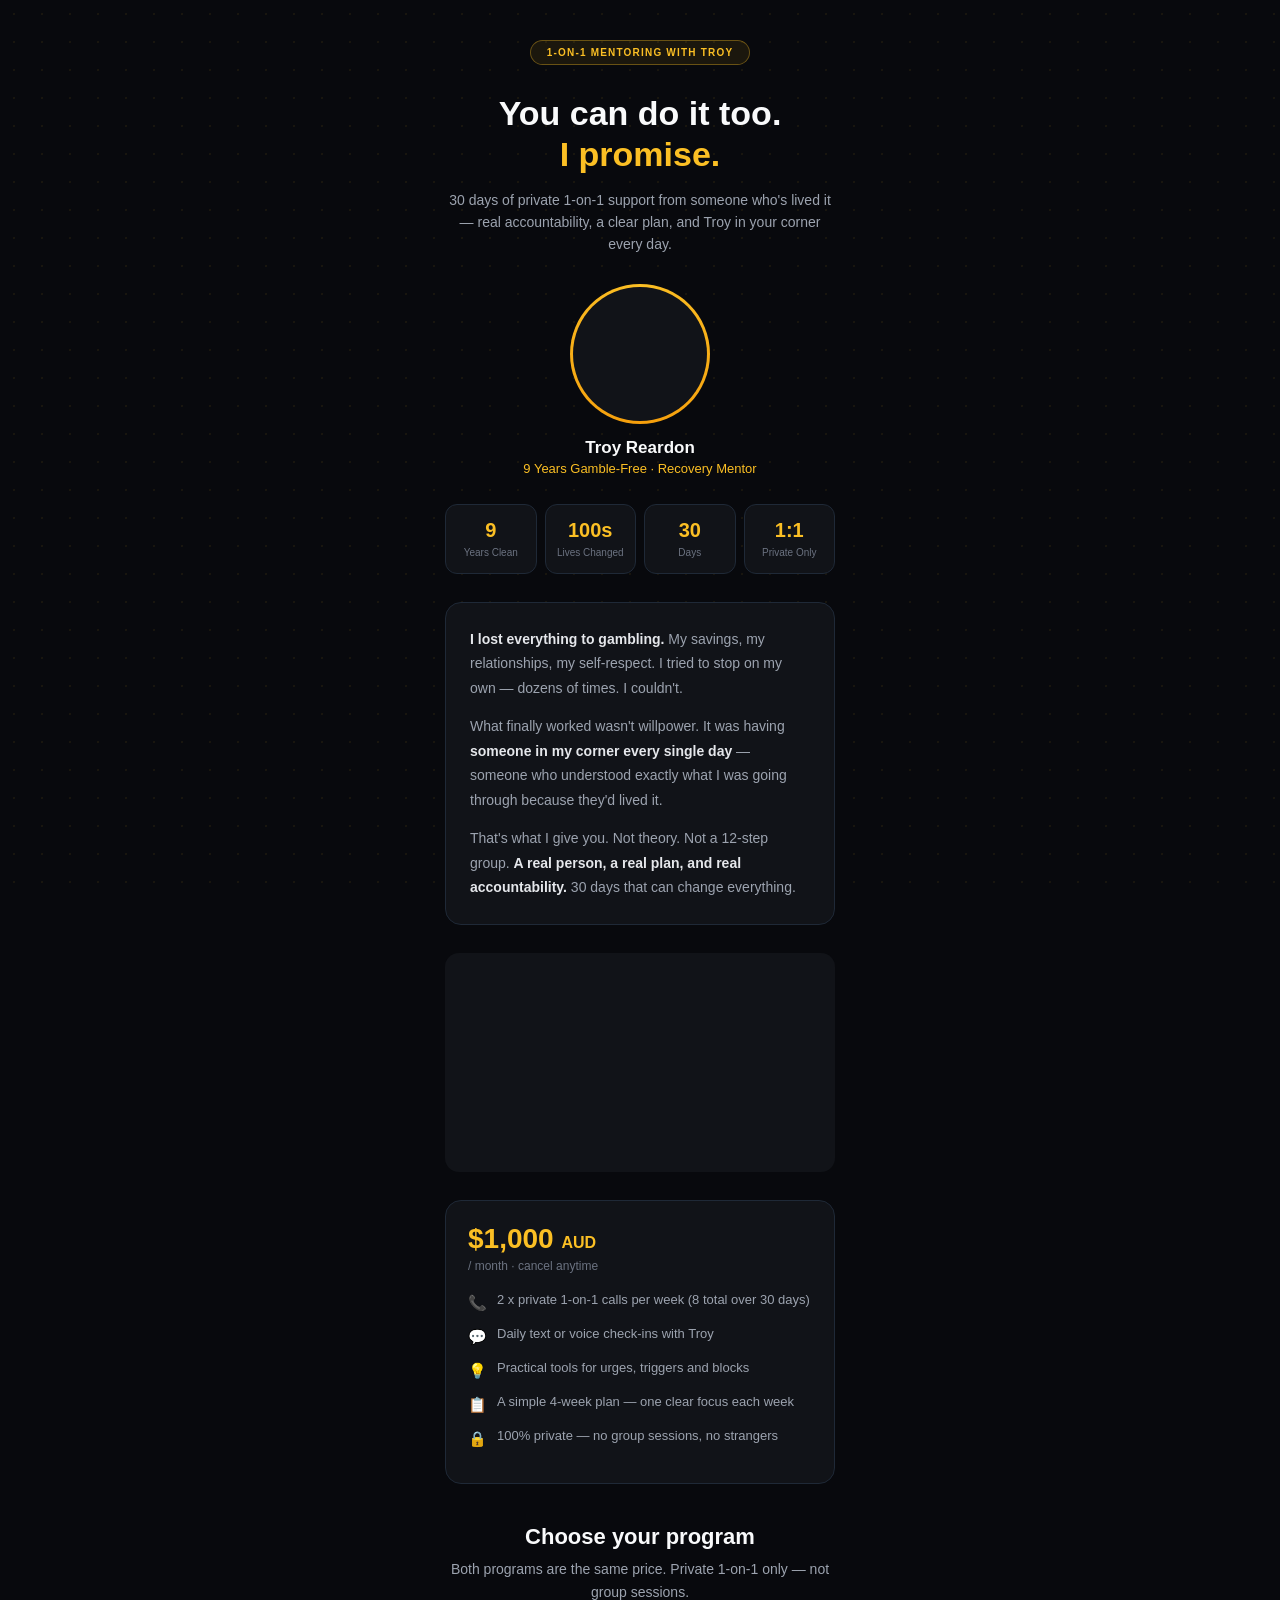
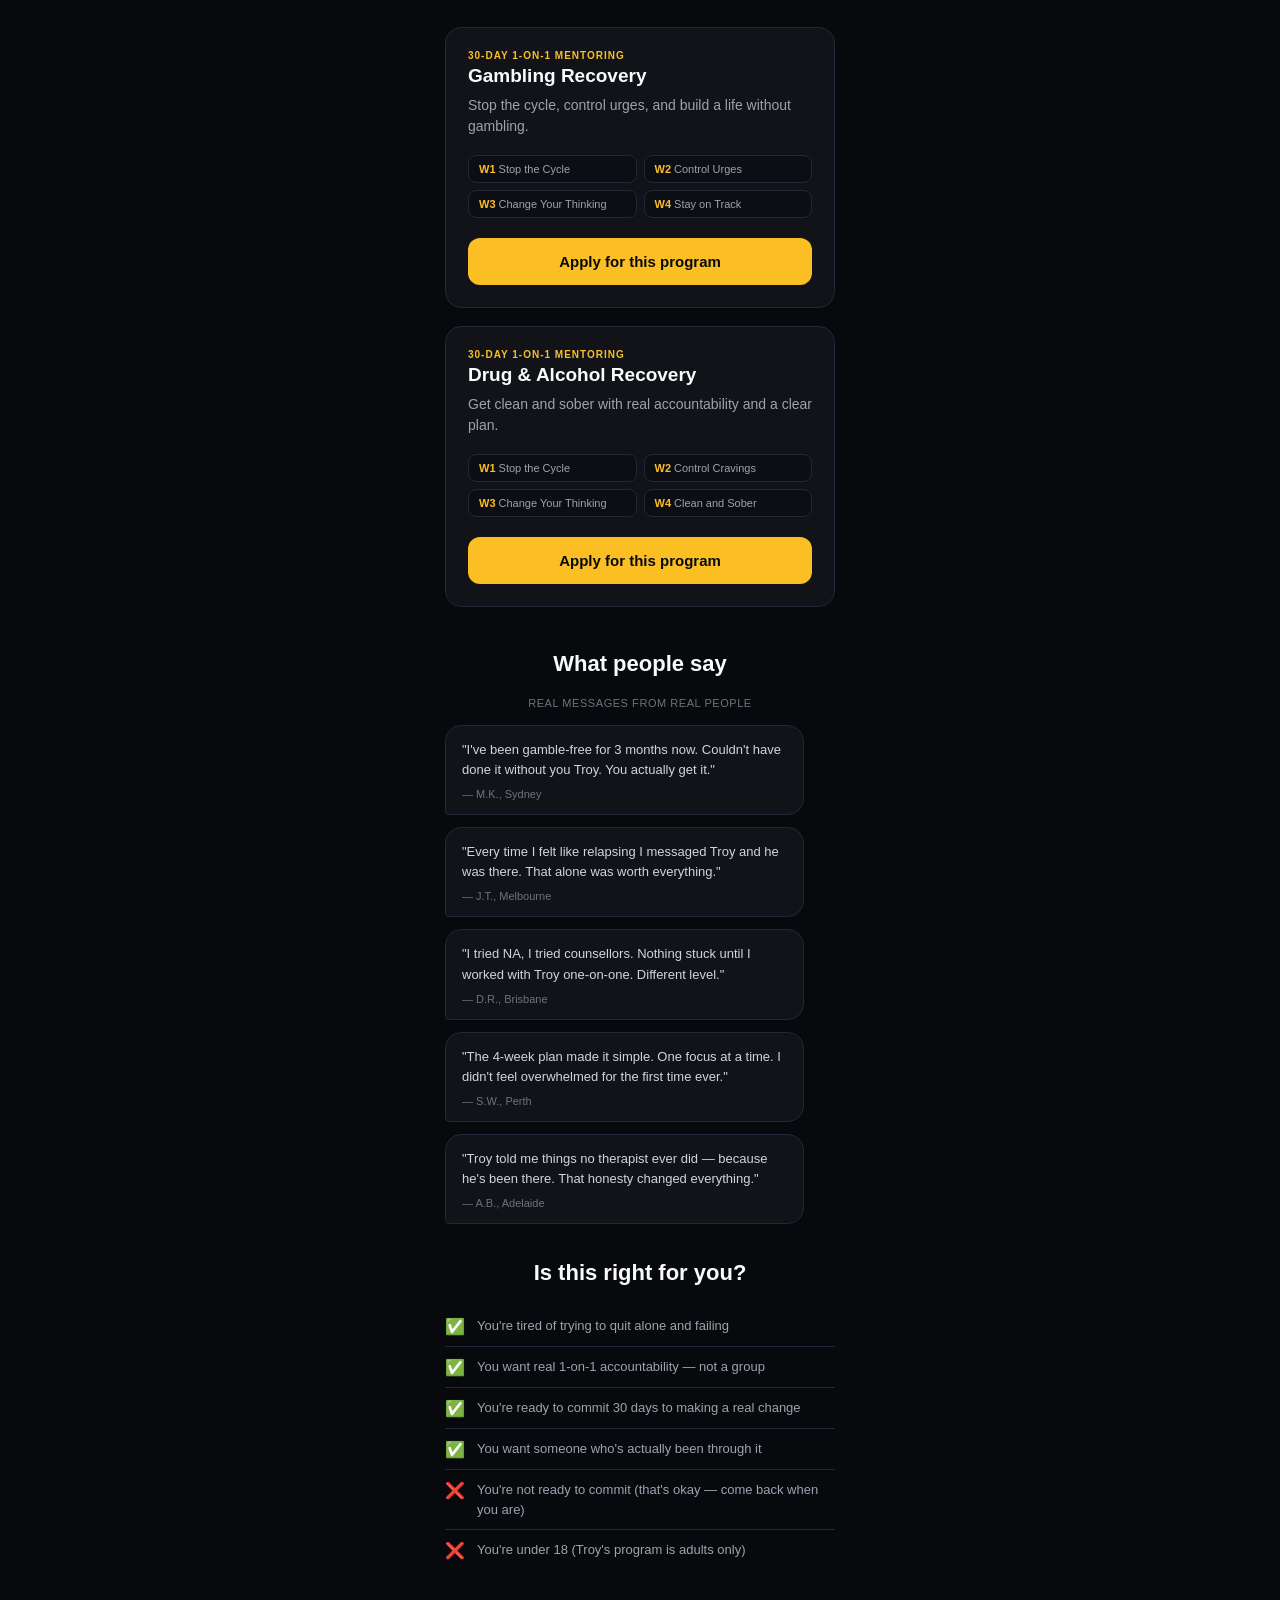
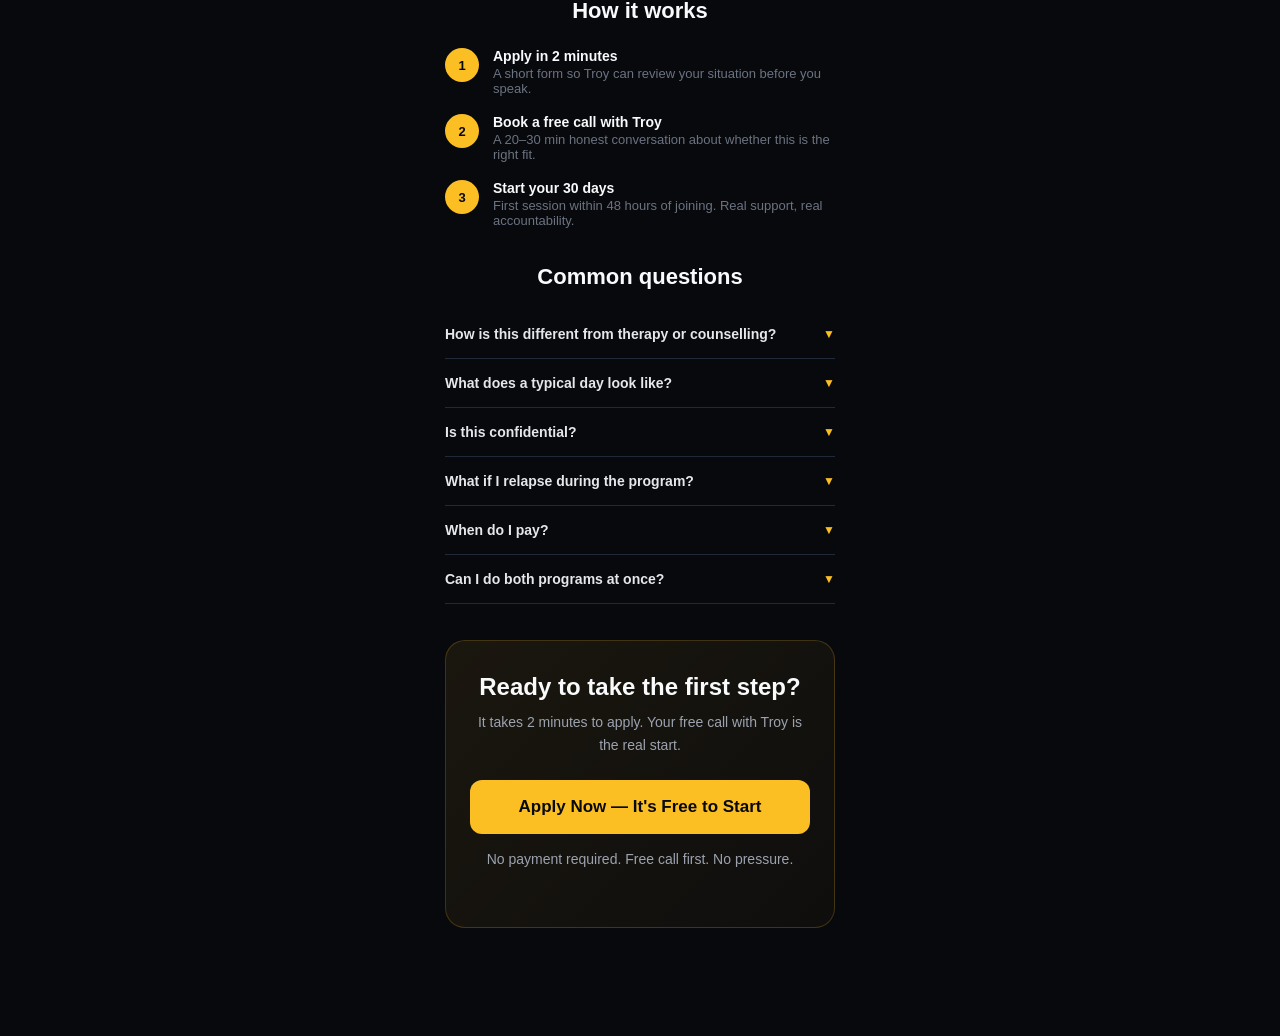
==== commit f32d9a5f: "Rebuild interactive preview with dark theme, Vimeo video, and split CSS/JS files https://claude.ai/c" ====
--- a/public/interactive-preview.html
+++ b/public/interactive-preview.html
@@ -4,116 +4,7 @@
 <meta charset="UTF-8">
 <meta name="viewport" content="width=device-width, initial-scale=1.0, maximum-scale=1.0">
 <title>Troy Mentoring</title>
-<style>
-  * { box-sizing: border-box; margin: 0; padding: 0; -webkit-tap-highlight-color: transparent; }
-  html, body { background: #fffbf5; color: #1c0a00; font-family: -apple-system, BlinkMacSystemFont, 'Segoe UI', sans-serif; min-height: 100vh; }
-
-  .screen { display: none; max-width: 430px; margin: 0 auto; padding: 40px 20px 60px; animation: fadeUp 0.3s ease; }
-  .screen.active { display: block; }
-  @keyframes fadeUp { from { opacity: 0; transform: translateY(14px); } to { opacity: 1; transform: translateY(0); } }
-
-  /* ── Typography ── */
-  h1.hero { font-size: 34px; font-weight: 800; text-align: center; line-height: 1.2; margin-bottom: 14px; color: #1c0a00; }
-  h1.left  { font-size: 28px; font-weight: 800; line-height: 1.2; margin-bottom: 6px; color: #1c0a00; }
-  h2.section { font-size: 22px; font-weight: 800; text-align: center; margin-bottom: 8px; color: #1c0a00; }
-  .sub   { color: #a16207; font-size: 14px; line-height: 1.6; }
-  .sub.center { text-align: center; }
-  .sub.mb { margin-bottom: 28px; }
-
-  /* ── Badge ── */
-  .badge-row { display: flex; justify-content: center; margin-bottom: 28px; }
-  .badge { font-size: 10px; font-weight: 700; letter-spacing: 0.12em; text-transform: uppercase; color: #c2410c; border: 1px solid rgba(194,65,12,0.3); border-radius: 999px; padding: 6px 16px; background: #fff7ed; }
-  .badge.prog { display: inline-block; margin-bottom: 22px; }
-
-  /* ── Photo ── */
-  .photo-wrap { display: flex; justify-content: center; margin: 24px 0 36px; }
-  .photo { width: 130px; height: 130px; border-radius: 50%; border: 4px solid #f97316; background: #fed7aa; display: flex; align-items: center; justify-content: center; color: #9a3412; font-size: 12px; overflow: hidden; }
-  .photo img { width: 100%; height: 100%; object-fit: cover; display: block; }
-
-  /* ── Cards ── */
-  .card { background: #ffffff; border: 1px solid #fed7aa; border-radius: 16px; padding: 22px; margin-bottom: 18px; box-shadow: 0 1px 6px rgba(194,65,12,0.07); }
-  .card-label { font-size: 10px; font-weight: 700; color: #c2410c; text-transform: uppercase; letter-spacing: 0.1em; margin-bottom: 4px; }
-  .card h3 { font-size: 19px; font-weight: 800; margin-bottom: 8px; color: #1c0a00; }
-  .card > p { color: #78350f; font-size: 14px; line-height: 1.5; margin-bottom: 18px; }
-  .week-grid { display: grid; grid-template-columns: 1fr 1fr; gap: 7px; margin-bottom: 20px; }
-  .week-item { background: #fff7ed; border: 1px solid #fed7aa; border-radius: 8px; padding: 7px 10px; font-size: 11px; color: #92400e; }
-  .week-item b { color: #c2410c; }
-
-  /* ── Included list ── */
-  .incl { list-style: none; }
-  .incl li { display: flex; gap: 10px; align-items: flex-start; margin-bottom: 12px; color: #78350f; font-size: 13px; line-height: 1.4; }
-  .icon { font-size: 15px; flex-shrink: 0; margin-top: 1px; }
-
-  /* ── Steps (how it works) ── */
-  .steps { margin-bottom: 44px; }
-  .step { display: flex; gap: 14px; align-items: flex-start; margin-bottom: 18px; }
-  .step-num { width: 34px; height: 34px; border-radius: 50%; background: #f97316; color: #fff; font-weight: 800; font-size: 13px; display: flex; align-items: center; justify-content: center; flex-shrink: 0; }
-  .step-title { font-weight: 700; font-size: 14px; color: #1c0a00; }
-  .step-desc  { color: #a16207; font-size: 13px; margin-top: 2px; }
-
-  /* ── Buttons ── */
-  .btn { width: 100%; border: none; border-radius: 12px; padding: 15px; font-size: 15px; font-weight: 700; cursor: pointer; transition: background 0.15s, opacity 0.15s; font-family: inherit; }
-  .btn-gold  { background: #f97316; color: #fff; }
-  .btn-gold:active { background: #ea580c; }
-  .btn-dark  { background: #fff7ed; color: #1c0a00; border: 1px solid #fed7aa; margin-top: 10px; }
-  .btn-dark:active { background: #ffedd5; }
-  .btn:disabled { opacity: 0.35; cursor: not-allowed; }
-  .btn-lg { font-size: 17px; padding: 17px; }
-
-  /* ── Option buttons ── */
-  .opt-btn { width: 100%; text-align: left; background: #ffffff; border: 1px solid #fed7aa; border-radius: 12px; padding: 15px 18px; color: #1c0a00; font-size: 14px; font-weight: 500; margin-bottom: 10px; cursor: pointer; transition: border-color 0.15s, background 0.15s; font-family: inherit; display: block; }
-  .opt-btn.selected { background: #fff7ed; border-color: #f97316; color: #c2410c; font-weight: 600; }
-  .opt-btn:active { background: #fff7ed; }
-
-  /* ── Back button ── */
-  .back { display: flex; align-items: center; gap: 7px; color: #a16207; font-size: 14px; margin-bottom: 28px; background: none; border: none; cursor: pointer; padding: 0; font-family: inherit; }
-  .back:active { color: #1c0a00; }
-
-  /* ── Progress bar ── */
-  .progress { margin-top: 44px; }
-  .progress-meta { display: flex; justify-content: space-between; color: #a16207; font-size: 12px; margin-bottom: 7px; }
-  .progress-track { height: 5px; background: #fed7aa; border-radius: 999px; overflow: hidden; }
-  .progress-fill { height: 100%; background: #f97316; border-radius: 999px; transition: width 0.3s; }
-
-  /* ── Form ── */
-  .form-group { margin-bottom: 15px; }
-  .form-label { display: block; font-size: 13px; font-weight: 500; color: #78350f; margin-bottom: 6px; }
-  .form-label .req { color: #dc2626; }
-  .form-label .opt { color: #a16207; font-weight: 400; }
-  .form-input { width: 100%; background: #ffffff; border: 1px solid #fed7aa; border-radius: 12px; padding: 13px 15px; color: #1c0a00; font-size: 14px; outline: none; font-family: inherit; transition: border-color 0.15s; -webkit-appearance: none; }
-  .form-input:focus { border-color: #f97316; }
-  .form-input::placeholder { color: #d97706; opacity: 0.5; }
-  textarea.form-input { resize: none; }
-  .form-error { color: #dc2626; font-size: 12px; margin-top: 4px; display: none; }
-  .form-error.show { display: block; }
-  .form-input.error { border-color: #dc2626; }
-
-  /* ── Confirmed ── */
-  .confirmed-center { text-align: center; padding-top: 20px; }
-  .check-icon { font-size: 58px; margin-bottom: 18px; }
-  .confirmed-center h1 { font-size: 28px; font-weight: 800; margin-bottom: 10px; color: #1c0a00; }
-  .next-step { display: flex; gap: 14px; align-items: flex-start; margin-bottom: 18px; text-align: left; }
-  .step-circle { width: 26px; height: 26px; border-radius: 50%; background: #fff7ed; border: 1px solid #f97316; color: #c2410c; font-weight: 800; font-size: 11px; display: flex; align-items: center; justify-content: center; flex-shrink: 0; }
-  .ns-title { font-weight: 600; font-size: 14px; color: #1c0a00; }
-  .ns-desc  { color: #a16207; font-size: 12px; margin-top: 2px; }
-
-  /* ── Blocked screens ── */
-  .blocked-card { background: #ffffff; border: 1px solid #fed7aa; border-radius: 16px; padding: 22px; margin-bottom: 24px; box-shadow: 0 1px 6px rgba(194,65,12,0.07); }
-  .blocked-card h2 { color: #c2410c; font-size: 15px; font-weight: 700; margin-bottom: 16px; }
-  .resource { margin-bottom: 14px; }
-  .resource p:first-child { font-weight: 600; font-size: 14px; color: #1c0a00; }
-  .resource p:last-child { color: #a16207; font-size: 13px; }
-  .link-btn { background: none; border: none; color: #a16207; font-size: 13px; text-decoration: underline; cursor: pointer; font-family: inherit; margin-top: 8px; display: block; }
-
-  /* ── Book screen ── */
-  .book-link { display: block; width: 100%; text-align: center; background: #f97316; color: #fff; font-weight: 700; font-size: 15px; border-radius: 12px; padding: 15px; text-decoration: none; margin-top: 18px; }
-  .check-list { list-style: none; }
-  .check-list li { display: flex; gap: 10px; font-size: 13px; color: #78350f; margin-bottom: 12px; }
-  .check-list li::before { content: '✓'; color: #f97316; font-weight: 700; flex-shrink: 0; }
-
-  .divider { border: none; border-top: 1px solid #fed7aa; margin: 4px 0 18px; }
-  .foot-xs { text-align: center; color: #a16207; font-size: 11px; margin-top: 10px; }
-</style>
+<link rel="stylesheet" href="preview-styles.css">
 </head>
 <body>
 
@@ -121,27 +12,58 @@
      SCREEN: landing
 ══════════════════════════════════════ -->
 <div id="s-landing" class="screen active">
+
   <div class="badge-row"><span class="badge">1-on-1 Mentoring with Troy</span></div>
 
-  <h1 class="hero">Ready to make a real change?</h1>
-  <p class="sub center mb">30 days of private, personalised 1-on-1 support to stop gambling, stop using, or both — with a real plan and daily accountability.</p>
+  <h1 class="hero">You can do it too.<br><span class="gold">I promise.</span></h1>
+  <p class="sub center mb">30 days of private 1-on-1 support from someone who's lived it — real accountability, a clear plan, and Troy in your corner every day.</p>
 
   <div class="photo-wrap">
-    <div class="photo" id="troy-photo">troy.jpg</div>
-  </div>
-
-  <div class="card">
-    <h2 style="font-size:16px;font-weight:700;margin-bottom:14px;">What's included</h2>
+    <div class="photo-ring">
+      <div class="photo-inner" id="troy-photo">
+        <img src="troy.jpg" alt="Troy Reardon" onerror="this.style.display='none'">
+      </div>
+    </div>
+    <div class="photo-name">Troy Reardon</div>
+    <div class="photo-sub">9 Years Gamble-Free · Recovery Mentor</div>
+  </div>
+
+  <div class="stats">
+    <div class="stat"><div class="stat-val">9</div><div class="stat-lbl">Years Clean</div></div>
+    <div class="stat"><div class="stat-val">100s</div><div class="stat-lbl">Lives Changed</div></div>
+    <div class="stat"><div class="stat-val">30</div><div class="stat-lbl">Days</div></div>
+    <div class="stat"><div class="stat-val">1:1</div><div class="stat-lbl">Private Only</div></div>
+  </div>
+
+  <!-- Story -->
+  <div class="story">
+    <p><span class="hl">I lost everything to gambling.</span> My savings, my relationships, my self-respect. I tried to stop on my own — dozens of times. I couldn't.</p>
+    <p>What finally worked wasn't willpower. It was having <span class="hl">someone in my corner every single day</span> — someone who understood exactly what I was going through because they'd lived it.</p>
+    <p>That's what I give you. Not theory. Not a 12-step group. <span class="hl">A real person, a real plan, and real accountability.</span> 30 days that can change everything.</p>
+  </div>
+
+  <!-- Video -->
+  <div class="video-wrap">
+    <iframe src="https://player.vimeo.com/video/1185425028?h=a1841c8323"
+      allowfullscreen allow="autoplay; fullscreen; picture-in-picture"></iframe>
+  </div>
+
+  <!-- What you get -->
+  <div class="card">
+    <div class="price-tag">$1,000 <span style="font-size:16px;font-weight:600;">AUD</span></div>
+    <div class="price-sub">/ month · cancel anytime</div>
     <ul class="incl">
-      <li><span class="icon">▶</span><span>2 x private 1-on-1 calls per week (8 total over 30 days)</span></li>
+      <li><span class="icon">📞</span><span>2 x private 1-on-1 calls per week (8 total over 30 days)</span></li>
       <li><span class="icon">💬</span><span>Daily text or voice check-ins with Troy</span></li>
       <li><span class="icon">💡</span><span>Practical tools for urges, triggers and blocks</span></li>
       <li><span class="icon">📋</span><span>A simple 4-week plan — one clear focus each week</span></li>
+      <li><span class="icon">🔒</span><span>100% private — no group sessions, no strangers</span></li>
     </ul>
   </div>
 
-  <h2 class="section" style="margin-top:36px;">Choose your program</h2>
-  <p class="sub center mb">All 3 programs are the same price. Private 1-on-1 only — not group sessions.</p>
+  <!-- Programs -->
+  <h2 class="section" style="margin-top:40px;">Choose your program</h2>
+  <p class="sub center mb" style="margin-bottom:24px;">Both programs are the same price. Private 1-on-1 only — not group sessions.</p>
 
   <div class="card">
     <div class="card-label">30-Day 1-on-1 Mentoring</div>
@@ -153,7 +75,7 @@
       <div class="week-item"><b>W3</b> Change Your Thinking</div>
       <div class="week-item"><b>W4</b> Stay on Track</div>
     </div>
-    <button class="btn btn-gold" onclick="startQualifier(0)">Apply for this program</button>
+    <button class="btn btn-gold" onclick="startApply(0)">Apply for this program</button>
   </div>
 
   <div class="card">
@@ -166,66 +88,121 @@
       <div class="week-item"><b>W3</b> Change Your Thinking</div>
       <div class="week-item"><b>W4</b> Clean and Sober</div>
     </div>
-    <button class="btn btn-gold" onclick="startQualifier(1)">Apply for this program</button>
-  </div>
-
-  <h2 class="section" style="margin-top:40px;margin-bottom:20px;">How it works</h2>
+    <button class="btn btn-gold" onclick="startApply(1)">Apply for this program</button>
+  </div>
+
+  <!-- DM testimonials -->
+  <h2 class="section" style="margin-top:44px;margin-bottom:6px;">What people say</h2>
+  <div class="dm-section" style="margin-top:20px;">
+    <div class="dm-label">Real messages from real people</div>
+    <div class="dm-bubble">
+      <p>"I've been gamble-free for 3 months now. Couldn't have done it without you Troy. You actually get it."</p>
+      <div class="dm-from">— M.K., Sydney</div>
+    </div>
+    <div class="dm-bubble">
+      <p>"Every time I felt like relapsing I messaged Troy and he was there. That alone was worth everything."</p>
+      <div class="dm-from">— J.T., Melbourne</div>
+    </div>
+    <div class="dm-bubble">
+      <p>"I tried NA, I tried counsellors. Nothing stuck until I worked with Troy one-on-one. Different level."</p>
+      <div class="dm-from">— D.R., Brisbane</div>
+    </div>
+    <div class="dm-bubble">
+      <p>"The 4-week plan made it simple. One focus at a time. I didn't feel overwhelmed for the first time ever."</p>
+      <div class="dm-from">— S.W., Perth</div>
+    </div>
+    <div class="dm-bubble">
+      <p>"Troy told me things no therapist ever did — because he's been there. That honesty changed everything."</p>
+      <div class="dm-from">— A.B., Adelaide</div>
+    </div>
+  </div>
+
+  <!-- Is this right for you -->
+  <h2 class="section" style="margin-bottom:20px;">Is this right for you?</h2>
+  <div class="fit-table">
+    <div class="fit-row"><span class="fit-icon">✅</span><span class="fit-text">You're tired of trying to quit alone and failing</span></div>
+    <div class="fit-row"><span class="fit-icon">✅</span><span class="fit-text">You want real 1-on-1 accountability — not a group</span></div>
+    <div class="fit-row"><span class="fit-icon">✅</span><span class="fit-text">You're ready to commit 30 days to making a real change</span></div>
+    <div class="fit-row"><span class="fit-icon">✅</span><span class="fit-text">You want someone who's actually been through it</span></div>
+    <div class="fit-row"><span class="fit-icon">❌</span><span class="fit-text">You're not ready to commit (that's okay — come back when you are)</span></div>
+    <div class="fit-row"><span class="fit-icon">❌</span><span class="fit-text">You're under 18 (Troy's program is adults only)</span></div>
+  </div>
+
+  <!-- How it works -->
+  <h2 class="section" style="margin-bottom:24px;">How it works</h2>
   <div class="steps">
-    <div class="step"><div class="step-num">1</div><div><div class="step-title">Apply in 2 minutes</div><div class="step-desc">A short application so Troy can review your situation before you speak.</div></div></div>
-    <div class="step"><div class="step-num">2</div><div><div class="step-title">Book a free call with Troy</div><div class="step-desc">A 20–30 min honest conversation about whether this is the right fit.</div></div></div>
-    <div class="step"><div class="step-num">3</div><div><div class="step-title">Start your 30 days</div><div class="step-desc">First session within 48 hours of joining. Real support, real accountability.</div></div></div>
-  </div>
-  <p class="foot-xs">All 3 programs are the same price. Private 1-on-1 only — not group sessions.</p>
-</div>
-
-<!-- ══════════════════════════════════════
-     SCREEN: qualifier
-══════════════════════════════════════ -->
-<div id="s-qualifier" class="screen">
+    <div class="step">
+      <div class="step-num">1</div>
+      <div><div class="step-title">Apply in 2 minutes</div><div class="step-desc">A short form so Troy can review your situation before you speak.</div></div>
+    </div>
+    <div class="step">
+      <div class="step-num">2</div>
+      <div><div class="step-title">Book a free call with Troy</div><div class="step-desc">A 20–30 min honest conversation about whether this is the right fit.</div></div>
+    </div>
+    <div class="step">
+      <div class="step-num">3</div>
+      <div><div class="step-title">Start your 30 days</div><div class="step-desc">First session within 48 hours of joining. Real support, real accountability.</div></div>
+    </div>
+  </div>
+
+  <!-- FAQ -->
+  <h2 class="section" style="margin-bottom:20px;">Common questions</h2>
+  <div style="margin-bottom:36px;">
+    <div class="faq-item">
+      <button class="faq-q" id="faq-q-0" onclick="toggleFaq(0)">
+        How is this different from therapy or counselling? <span class="chevron">▼</span>
+      </button>
+      <div class="faq-a" id="faq-a-0">Troy isn't a therapist — he's someone who's lived it. He's been exactly where you are. That lived experience, combined with daily accountability, is what makes this different from clinical support.</div>
+    </div>
+    <div class="faq-item">
+      <button class="faq-q" id="faq-q-1" onclick="toggleFaq(1)">
+        What does a typical day look like? <span class="chevron">▼</span>
+      </button>
+      <div class="faq-a" id="faq-a-1">You'll check in with Troy daily — usually a quick voice note or text. Twice a week you'll have a longer 1-on-1 call. In between, you'll work through that week's focus with Troy's guidance.</div>
+    </div>
+    <div class="faq-item">
+      <button class="faq-q" id="faq-q-2" onclick="toggleFaq(2)">
+        Is this confidential? <span class="chevron">▼</span>
+      </button>
+      <div class="faq-a" id="faq-a-2">Completely. Everything you share with Troy stays between you and Troy. There are no group sessions and no shared data.</div>
+    </div>
+    <div class="faq-item">
+      <button class="faq-q" id="faq-q-3" onclick="toggleFaq(3)">
+        What if I relapse during the program? <span class="chevron">▼</span>
+      </button>
+      <div class="faq-a" id="faq-a-3">Troy's seen it all. A relapse doesn't end the program — it's something you work through together. Real recovery isn't always linear, and Troy knows that.</div>
+    </div>
+    <div class="faq-item">
+      <button class="faq-q" id="faq-q-4" onclick="toggleFaq(4)">
+        When do I pay? <span class="chevron">▼</span>
+      </button>
+      <div class="faq-a" id="faq-a-4">Nothing is paid upfront. You apply, book a free call, and if it's a good fit Troy will send a secure payment link after the call.</div>
+    </div>
+    <div class="faq-item">
+      <button class="faq-q" id="faq-q-5" onclick="toggleFaq(5)">
+        Can I do both programs at once? <span class="chevron">▼</span>
+      </button>
+      <div class="faq-a" id="faq-a-5">Yes. If you're dealing with both gambling and substance use, Troy can work across both. Just mention it in your application and on your free call.</div>
+    </div>
+  </div>
+
+  <!-- Final CTA -->
+  <div class="cta-section">
+    <h2>Ready to take the first step?</h2>
+    <p>It takes 2 minutes to apply. Your free call with Troy is the real start.</p>
+    <button class="btn btn-gold btn-lg" onclick="startApply(0)">Apply Now — It's Free to Start</button>
+    <p class="foot-xs" style="margin-top:14px;">No payment required. Free call first. No pressure.</p>
+  </div>
+
+</div><!-- /landing -->
+
+<!-- ══════════════════════════════════════
+     SCREEN: apply
+══════════════════════════════════════ -->
+<div id="s-apply" class="screen">
   <button class="back" onclick="show('landing')">← Back</button>
-  <span class="badge prog" id="q-badge">Gambling Recovery</span>
-
-  <!-- Step 0: age -->
-  <div id="q-step-0">
-    <h2 style="font-size:22px;font-weight:800;margin-bottom:8px;">Are you 18 or older?</h2>
-    <p class="sub mb">Troy's program is available to adults only.</p>
-    <button class="btn btn-gold btn-lg" onclick="ageYes()">Yes — I'm 18 or older</button>
-    <button class="btn btn-dark btn-lg" onclick="show('blocked-age')">No — I'm under 18</button>
-  </div>
-
-  <!-- Step 1: readiness -->
-  <div id="q-step-1" style="display:none;">
-    <h2 style="font-size:20px;font-weight:800;margin-bottom:8px;">How serious are you about making a change right now?</h2>
-    <p class="sub mb">Choose the one that fits best.</p>
-    <button class="opt-btn" onclick="readiness('looking')">Just looking into options</button>
-    <button class="opt-btn" onclick="readiness('serious')">Getting serious — I know I need to do something</button>
-    <button class="opt-btn" onclick="readiness('ready')">100% ready to commit — I want to start now</button>
-  </div>
-
-  <!-- Step 2: situation -->
-  <div id="q-step-2" style="display:none;">
-    <h2 style="font-size:20px;font-weight:800;margin-bottom:8px;">What best describes where you're at right now?</h2>
-    <p class="sub mb">This helps Troy prepare for your call.</p>
-    <button class="opt-btn" id="sit-0" onclick="selectSituation(0)">I know I need to stop but don't know how</button>
-    <button class="opt-btn" id="sit-1" onclick="selectSituation(1)">I've tried before but keep going back</button>
-    <button class="opt-btn" id="sit-2" onclick="selectSituation(2)">Things are getting bad — I need help now</button>
-    <button class="opt-btn" id="sit-3" onclick="selectSituation(3)">I'm ready — I just need accountability and a plan</button>
-    <button class="btn btn-gold" id="sit-continue" style="margin-top:8px;" disabled onclick="show('apply')">Continue</button>
-  </div>
-
-  <div class="progress">
-    <div class="progress-meta"><span id="q-step-label">Step 1 of 3</span><span id="q-pct">33%</span></div>
-    <div class="progress-track"><div class="progress-fill" id="q-bar" style="width:33%"></div></div>
-  </div>
-</div>
-
-<!-- ══════════════════════════════════════
-     SCREEN: apply
-══════════════════════════════════════ -->
-<div id="s-apply" class="screen">
-  <button class="back" onclick="show('qualifier')">← Back</button>
   <h1 class="left">Tell us about you</h1>
-  <p class="sub" style="margin-bottom:28px;">Troy reviews every application personally.</p>
+  <p class="sub" style="margin-bottom:28px;">Troy reviews every application personally before your call.</p>
 
   <div class="form-group">
     <label class="form-label">Program</label>
@@ -270,8 +247,8 @@
       <span style="font-size:20px;">📅</span>
       <h3 style="font-size:17px;font-weight:700;">Book Your Free Call</h3>
     </div>
-    <p style="color:#9ca3af;font-size:13px;margin-bottom:0;">Choose a time that works for you. Troy personally takes every call.</p>
-    <a id="calendly-link" href="#" target="_blank" class="book-link">Choose a Time →</a>
+    <p style="color:#6b7280;font-size:13px;margin-bottom:0;">Choose a time that works for you. Troy personally takes every call.</p>
+    <a id="calendly-link" href="https://calendly.com/zacsarfati1/30min" target="_blank" class="book-link">Choose a Time →</a>
   </div>
 
   <div class="card">
@@ -323,126 +300,6 @@
   <button class="link-btn" onclick="show('landing')">Back to homepage</button>
 </div>
 
-<!-- ══════════════════════════════════════
-     SCREEN: blocked-readiness
-══════════════════════════════════════ -->
-<div id="s-blocked-readiness" class="screen">
-  <h1 class="left" style="margin-bottom:12px;">That's completely okay.</h1>
-  <p class="sub" style="margin-bottom:28px;line-height:1.7;">This program works best when you're ready to commit. When the time is right, Troy will be here.</p>
-  <div class="blocked-card">
-    <h2>Free support available now</h2>
-    <div class="resource"><p>Gambling Help Online</p><p>gamblinghelponline.org.au</p></div>
-    <div class="resource"><p>SMART Recovery Australia</p><p>smartrecoveryaustralia.com.au</p></div>
-    <div class="resource"><p>Lifeline</p><p>13 11 14 — 24/7</p></div>
-  </div>
-  <button class="btn btn-gold" onclick="show('landing')">Come back when you're ready</button>
-  <div style="text-align:center;margin-top:12px;">
-    <button class="link-btn" onclick="goBackReadiness()">Actually, I am ready — go back</button>
-  </div>
-</div>
-
-<script>
-  const PROGRAMS = ['Gambling Recovery', 'Drug & Alcohol Recovery'];
-  let selectedProgram = 0;
-  let qualStep = 0;
-  let situationSelected = -1;
-  const CALENDLY = 'https://calendly.com/zacsarfati1/30min';
-
-  function show(id) {
-    document.querySelectorAll('.screen').forEach(s => s.classList.remove('active'));
-    const el = document.getElementById('s-' + id);
-    el.classList.add('active');
-    window.scrollTo(0, 0);
-  }
-
-  function startQualifier(idx) {
-    selectedProgram = idx;
-    qualStep = 0;
-    situationSelected = -1;
-    document.getElementById('q-badge').textContent = PROGRAMS[idx];
-    document.querySelectorAll('[id^="sit-"]').forEach(b => b.classList.remove('selected'));
-    document.getElementById('sit-continue').disabled = true;
-    showQStep(0);
-    show('qualifier');
-  }
-
-  function showQStep(n) {
-    qualStep = n;
-    [0,1,2].forEach(i => {
-      document.getElementById('q-step-' + i).style.display = i === n ? 'block' : 'none';
-    });
-    const pct = Math.round(((n + 1) / 3) * 100);
-    document.getElementById('q-step-label').textContent = 'Step ' + (n+1) + ' of 3';
-    document.getElementById('q-pct').textContent = pct + '%';
-    document.getElementById('q-bar').style.width = pct + '%';
-  }
-
-  function ageYes() { showQStep(1); }
-
-  function readiness(val) {
-    if (val === 'looking') { show('blocked-readiness'); return; }
-    showQStep(2);
-  }
-
-  function selectSituation(idx) {
-    situationSelected = idx;
-    [0,1,2,3].forEach(i => {
-      document.getElementById('sit-' + i).classList.toggle('selected', i === idx);
-    });
-    document.getElementById('sit-continue').disabled = false;
-  }
-
-  function selectProg(idx) {
-    selectedProgram = idx;
-    [0,1,2].forEach(i => {
-      document.getElementById('prog-' + i).classList.toggle('selected', i === idx);
-    });
-  }
-
-  function submitApply() {
-    let valid = true;
-    const name  = document.getElementById('f-name');
-    const email = document.getElementById('f-email');
-    const phone = document.getElementById('f-phone');
-
-    [name, email, phone].forEach(f => { f.classList.remove('error'); });
-    ['name','email','phone'].forEach(id => { document.getElementById('e-' + id).classList.remove('show'); });
-
-    if (!name.value.trim()) {
-      name.classList.add('error');
-      document.getElementById('e-name').classList.add('show');
-      valid = false;
-    }
-    const emailOk = /^[^\s@]+@[^\s@]+\.[^\s@]+$/.test(email.value);
-    if (!emailOk) {
-      email.classList.add('error');
-      document.getElementById('e-email').classList.add('show');
-      valid = false;
-    }
-    if (!phone.value.trim()) {
-      phone.classList.add('error');
-      document.getElementById('e-phone').classList.add('show');
-      valid = false;
-    }
-
-    if (!valid) return;
-
-    const url = CALENDLY + '?name=' + encodeURIComponent(name.value) + '&email=' + encodeURIComponent(email.value);
-    document.getElementById('calendly-link').href = url;
-
-    const confName = name.value ? ', ' + name.value : '';
-    document.getElementById('conf-name').textContent = "You're booked" + confName + '.';
-
-    show('book');
-  }
-
-  function goBackReadiness() {
-    showQStep(1);
-    show('qualifier');
-  }
-
-  // Pre-select first program on apply screen
-  selectProg(0);
-</script>
+<script src="preview-script.js"></script>
 </body>
 </html>
--- a/public/preview-styles.css
+++ b/public/preview-styles.css
@@ -0,0 +1,280 @@
+* { box-sizing: border-box; margin: 0; padding: 0; -webkit-tap-highlight-color: transparent; }
+
+html, body {
+  background: #08090d;
+  color: #e5e7eb;
+  font-family: -apple-system, BlinkMacSystemFont, 'Segoe UI', sans-serif;
+  min-height: 100vh;
+}
+
+body::before {
+  content: '';
+  position: fixed;
+  inset: 0;
+  background-image: radial-gradient(circle, rgba(251,191,36,0.07) 1px, transparent 1px);
+  background-size: 28px 28px;
+  pointer-events: none;
+  z-index: 0;
+}
+
+.screen {
+  display: none;
+  max-width: 430px;
+  margin: 0 auto;
+  padding: 40px 20px 80px;
+  position: relative;
+  z-index: 1;
+  animation: fadeUp 0.3s ease;
+}
+.screen.active { display: block; }
+@keyframes fadeUp {
+  from { opacity: 0; transform: translateY(14px); }
+  to   { opacity: 1; transform: translateY(0); }
+}
+
+/* ── Typography ── */
+.gold { color: #fbbf24; }
+h1.hero {
+  font-size: 34px; font-weight: 800;
+  text-align: center; line-height: 1.2;
+  margin-bottom: 14px; color: #f9fafb;
+}
+h1.left { font-size: 28px; font-weight: 800; line-height: 1.2; margin-bottom: 6px; color: #f9fafb; }
+h2.section { font-size: 22px; font-weight: 800; text-align: center; margin-bottom: 8px; color: #f9fafb; }
+.sub { color: #9ca3af; font-size: 14px; line-height: 1.6; }
+.sub.center { text-align: center; }
+.sub.mb { margin-bottom: 28px; }
+
+/* ── Badge ── */
+.badge-row { display: flex; justify-content: center; margin-bottom: 28px; }
+.badge {
+  font-size: 10px; font-weight: 700; letter-spacing: 0.12em;
+  text-transform: uppercase; color: #fbbf24;
+  border: 1px solid rgba(251,191,36,0.35);
+  border-radius: 999px; padding: 6px 16px;
+  background: rgba(251,191,36,0.08);
+}
+.badge.prog { display: inline-block; margin-bottom: 22px; }
+
+/* ── Hero photo ── */
+.photo-wrap { display: flex; flex-direction: column; align-items: center; margin: 28px 0 20px; }
+.photo-ring {
+  width: 140px; height: 140px; border-radius: 50%;
+  background: conic-gradient(#fbbf24, #f59e0b, #fbbf24);
+  padding: 3px;
+}
+.photo-inner {
+  width: 100%; height: 100%; border-radius: 50%;
+  background: #111318; overflow: hidden;
+  display: flex; align-items: center; justify-content: center;
+  color: #6b7280; font-size: 11px;
+}
+.photo-inner img { width: 100%; height: 100%; object-fit: cover; display: block; }
+.photo-name { font-size: 17px; font-weight: 700; color: #f9fafb; margin-top: 14px; }
+.photo-sub  { font-size: 13px; color: #fbbf24; margin-top: 3px; }
+
+/* ── Stats strip ── */
+.stats {
+  display: grid; grid-template-columns: repeat(4, 1fr);
+  gap: 8px; margin: 28px 0;
+}
+.stat {
+  background: #111318; border: 1px solid #1f2937;
+  border-radius: 12px; padding: 14px 8px;
+  text-align: center;
+}
+.stat-val { font-size: 20px; font-weight: 800; color: #fbbf24; }
+.stat-lbl { font-size: 10px; color: #6b7280; margin-top: 4px; line-height: 1.3; }
+
+/* ── Story section ── */
+.story { background: #111318; border: 1px solid #1f2937; border-radius: 16px; padding: 24px; margin-bottom: 28px; }
+.story p { font-size: 14px; color: #9ca3af; line-height: 1.75; margin-bottom: 14px; }
+.story p:last-child { margin-bottom: 0; }
+.story .hl { color: #e5e7eb; font-weight: 600; }
+
+/* ── Video ── */
+.video-wrap {
+  position: relative; width: 100%;
+  padding-bottom: 56.25%; /* 16:9 */
+  border-radius: 14px; overflow: hidden;
+  margin-bottom: 28px;
+  background: #111318;
+}
+.video-wrap iframe {
+  position: absolute; inset: 0;
+  width: 100%; height: 100%;
+  border: none;
+}
+
+/* ── Cards ── */
+.card {
+  background: #111318; border: 1px solid #1f2937;
+  border-radius: 16px; padding: 22px;
+  margin-bottom: 18px;
+}
+.card-label { font-size: 10px; font-weight: 700; color: #fbbf24; text-transform: uppercase; letter-spacing: 0.1em; margin-bottom: 4px; }
+.card h3 { font-size: 19px; font-weight: 800; margin-bottom: 8px; color: #f9fafb; }
+.card > p { color: #9ca3af; font-size: 14px; line-height: 1.5; margin-bottom: 18px; }
+
+.price-tag { font-size: 28px; font-weight: 800; color: #fbbf24; margin-bottom: 4px; }
+.price-sub  { font-size: 12px; color: #6b7280; margin-bottom: 18px; }
+
+.week-grid { display: grid; grid-template-columns: 1fr 1fr; gap: 7px; margin-bottom: 20px; }
+.week-item { background: #0d0e14; border: 1px solid #1f2937; border-radius: 8px; padding: 7px 10px; font-size: 11px; color: #9ca3af; }
+.week-item b { color: #fbbf24; }
+
+/* ── Included list ── */
+.incl { list-style: none; }
+.incl li { display: flex; gap: 10px; align-items: flex-start; margin-bottom: 12px; color: #9ca3af; font-size: 13px; line-height: 1.4; }
+.icon { font-size: 15px; flex-shrink: 0; margin-top: 1px; }
+
+/* ── DM testimonials ── */
+.dm-section { margin-bottom: 36px; }
+.dm-label { font-size: 11px; color: #6b7280; text-align: center; margin-bottom: 16px; letter-spacing: 0.05em; text-transform: uppercase; }
+.dm-bubble {
+  background: #111318; border: 1px solid #1f2937;
+  border-radius: 16px 16px 16px 4px;
+  padding: 14px 16px; margin-bottom: 12px;
+  max-width: 92%;
+}
+.dm-bubble p { font-size: 13px; color: #d1d5db; line-height: 1.55; }
+.dm-bubble .dm-from { font-size: 11px; color: #6b7280; margin-top: 8px; }
+
+/* ── Is this right for you ── */
+.fit-table { margin-bottom: 28px; }
+.fit-row { display: flex; gap: 12px; align-items: flex-start; padding: 10px 0; border-bottom: 1px solid #1f2937; }
+.fit-row:last-child { border-bottom: none; }
+.fit-icon { font-size: 16px; flex-shrink: 0; margin-top: 1px; }
+.fit-text { font-size: 13px; color: #9ca3af; line-height: 1.5; }
+
+/* ── Steps ── */
+.steps { margin-bottom: 36px; }
+.step { display: flex; gap: 14px; align-items: flex-start; margin-bottom: 18px; }
+.step-num {
+  width: 34px; height: 34px; border-radius: 50%;
+  background: #fbbf24; color: #08090d;
+  font-weight: 800; font-size: 13px;
+  display: flex; align-items: center; justify-content: center;
+  flex-shrink: 0;
+}
+.step-title { font-weight: 700; font-size: 14px; color: #f9fafb; }
+.step-desc  { color: #6b7280; font-size: 13px; margin-top: 2px; }
+
+/* ── FAQ ── */
+.faq-item { border-bottom: 1px solid #1f2937; }
+.faq-q {
+  width: 100%; text-align: left; background: none; border: none;
+  color: #e5e7eb; font-size: 14px; font-weight: 600;
+  padding: 16px 0; cursor: pointer; font-family: inherit;
+  display: flex; justify-content: space-between; align-items: center; gap: 12px;
+}
+.faq-q .chevron { color: #fbbf24; font-size: 12px; flex-shrink: 0; transition: transform 0.2s; }
+.faq-q.open .chevron { transform: rotate(180deg); }
+.faq-a { font-size: 13px; color: #9ca3af; line-height: 1.65; padding-bottom: 16px; display: none; }
+.faq-a.open { display: block; }
+
+/* ── Buttons ── */
+.btn {
+  width: 100%; border: none; border-radius: 12px;
+  padding: 15px; font-size: 15px; font-weight: 700;
+  cursor: pointer; transition: opacity 0.15s;
+  font-family: inherit;
+}
+.btn-gold  { background: #fbbf24; color: #08090d; }
+.btn-gold:active { opacity: 0.85; }
+.btn-dark  { background: #111318; color: #e5e7eb; border: 1px solid #1f2937; margin-top: 10px; }
+.btn-dark:active { opacity: 0.75; }
+.btn:disabled { opacity: 0.35; cursor: not-allowed; }
+.btn-lg { font-size: 17px; padding: 17px; }
+
+/* ── Back button ── */
+.back {
+  display: flex; align-items: center; gap: 7px;
+  color: #6b7280; font-size: 14px; margin-bottom: 28px;
+  background: none; border: none; cursor: pointer; padding: 0; font-family: inherit;
+}
+.back:active { color: #e5e7eb; }
+
+/* ── Form ── */
+.form-group { margin-bottom: 15px; }
+.form-label { display: block; font-size: 13px; font-weight: 500; color: #9ca3af; margin-bottom: 6px; }
+.form-label .req { color: #ef4444; }
+.form-label .opt { color: #6b7280; font-weight: 400; }
+.form-input {
+  width: 100%; background: #111318; border: 1px solid #1f2937;
+  border-radius: 12px; padding: 13px 15px; color: #f9fafb;
+  font-size: 14px; outline: none; font-family: inherit;
+  transition: border-color 0.15s; -webkit-appearance: none;
+}
+.form-input:focus { border-color: #fbbf24; }
+.form-input::placeholder { color: #374151; }
+textarea.form-input { resize: none; }
+.form-error { color: #ef4444; font-size: 12px; margin-top: 4px; display: none; }
+.form-error.show { display: block; }
+.form-input.error { border-color: #ef4444; }
+
+/* ── Opt buttons ── */
+.opt-btn {
+  width: 100%; text-align: left; background: #111318;
+  border: 1px solid #1f2937; border-radius: 12px;
+  padding: 15px 18px; color: #e5e7eb; font-size: 14px;
+  font-weight: 500; margin-bottom: 10px; cursor: pointer;
+  transition: border-color 0.15s, background 0.15s;
+  font-family: inherit; display: block;
+}
+.opt-btn.selected { background: rgba(251,191,36,0.1); border-color: #fbbf24; color: #fbbf24; font-weight: 600; }
+.opt-btn:active { background: rgba(251,191,36,0.06); }
+
+/* ── Confirmed ── */
+.confirmed-center { text-align: center; padding-top: 20px; }
+.check-icon { font-size: 58px; margin-bottom: 18px; }
+.confirmed-center h1 { font-size: 28px; font-weight: 800; margin-bottom: 10px; color: #f9fafb; }
+.next-step { display: flex; gap: 14px; align-items: flex-start; margin-bottom: 18px; text-align: left; }
+.step-circle {
+  width: 26px; height: 26px; border-radius: 50%;
+  background: rgba(251,191,36,0.1); border: 1px solid #fbbf24;
+  color: #fbbf24; font-weight: 800; font-size: 11px;
+  display: flex; align-items: center; justify-content: center; flex-shrink: 0;
+}
+.ns-title { font-weight: 600; font-size: 14px; color: #f9fafb; }
+.ns-desc  { color: #6b7280; font-size: 12px; margin-top: 2px; }
+
+/* ── Blocked screens ── */
+.blocked-card {
+  background: #111318; border: 1px solid #1f2937;
+  border-radius: 16px; padding: 22px; margin-bottom: 24px;
+}
+.blocked-card h2 { color: #fbbf24; font-size: 15px; font-weight: 700; margin-bottom: 16px; }
+.resource { margin-bottom: 14px; }
+.resource p:first-child { font-weight: 600; font-size: 14px; color: #f9fafb; }
+.resource p:last-child  { color: #6b7280; font-size: 13px; }
+.link-btn {
+  background: none; border: none; color: #6b7280;
+  font-size: 13px; text-decoration: underline;
+  cursor: pointer; font-family: inherit; margin-top: 8px; display: block;
+}
+
+/* ── Book screen ── */
+.book-link {
+  display: block; width: 100%; text-align: center;
+  background: #fbbf24; color: #08090d;
+  font-weight: 700; font-size: 15px;
+  border-radius: 12px; padding: 15px;
+  text-decoration: none; margin-top: 18px;
+}
+.check-list { list-style: none; }
+.check-list li { display: flex; gap: 10px; font-size: 13px; color: #9ca3af; margin-bottom: 12px; }
+.check-list li::before { content: '✓'; color: #fbbf24; font-weight: 700; flex-shrink: 0; }
+
+.divider { border: none; border-top: 1px solid #1f2937; margin: 4px 0 18px; }
+.foot-xs { text-align: center; color: #4b5563; font-size: 11px; margin-top: 10px; }
+
+/* ── Final CTA ── */
+.cta-section {
+  background: linear-gradient(135deg, rgba(251,191,36,0.08), rgba(251,191,36,0.03));
+  border: 1px solid rgba(251,191,36,0.2);
+  border-radius: 20px; padding: 32px 24px;
+  text-align: center; margin-bottom: 28px;
+}
+.cta-section h2 { font-size: 24px; font-weight: 800; color: #f9fafb; margin-bottom: 10px; }
+.cta-section p  { color: #9ca3af; font-size: 14px; margin-bottom: 24px; line-height: 1.6; }
